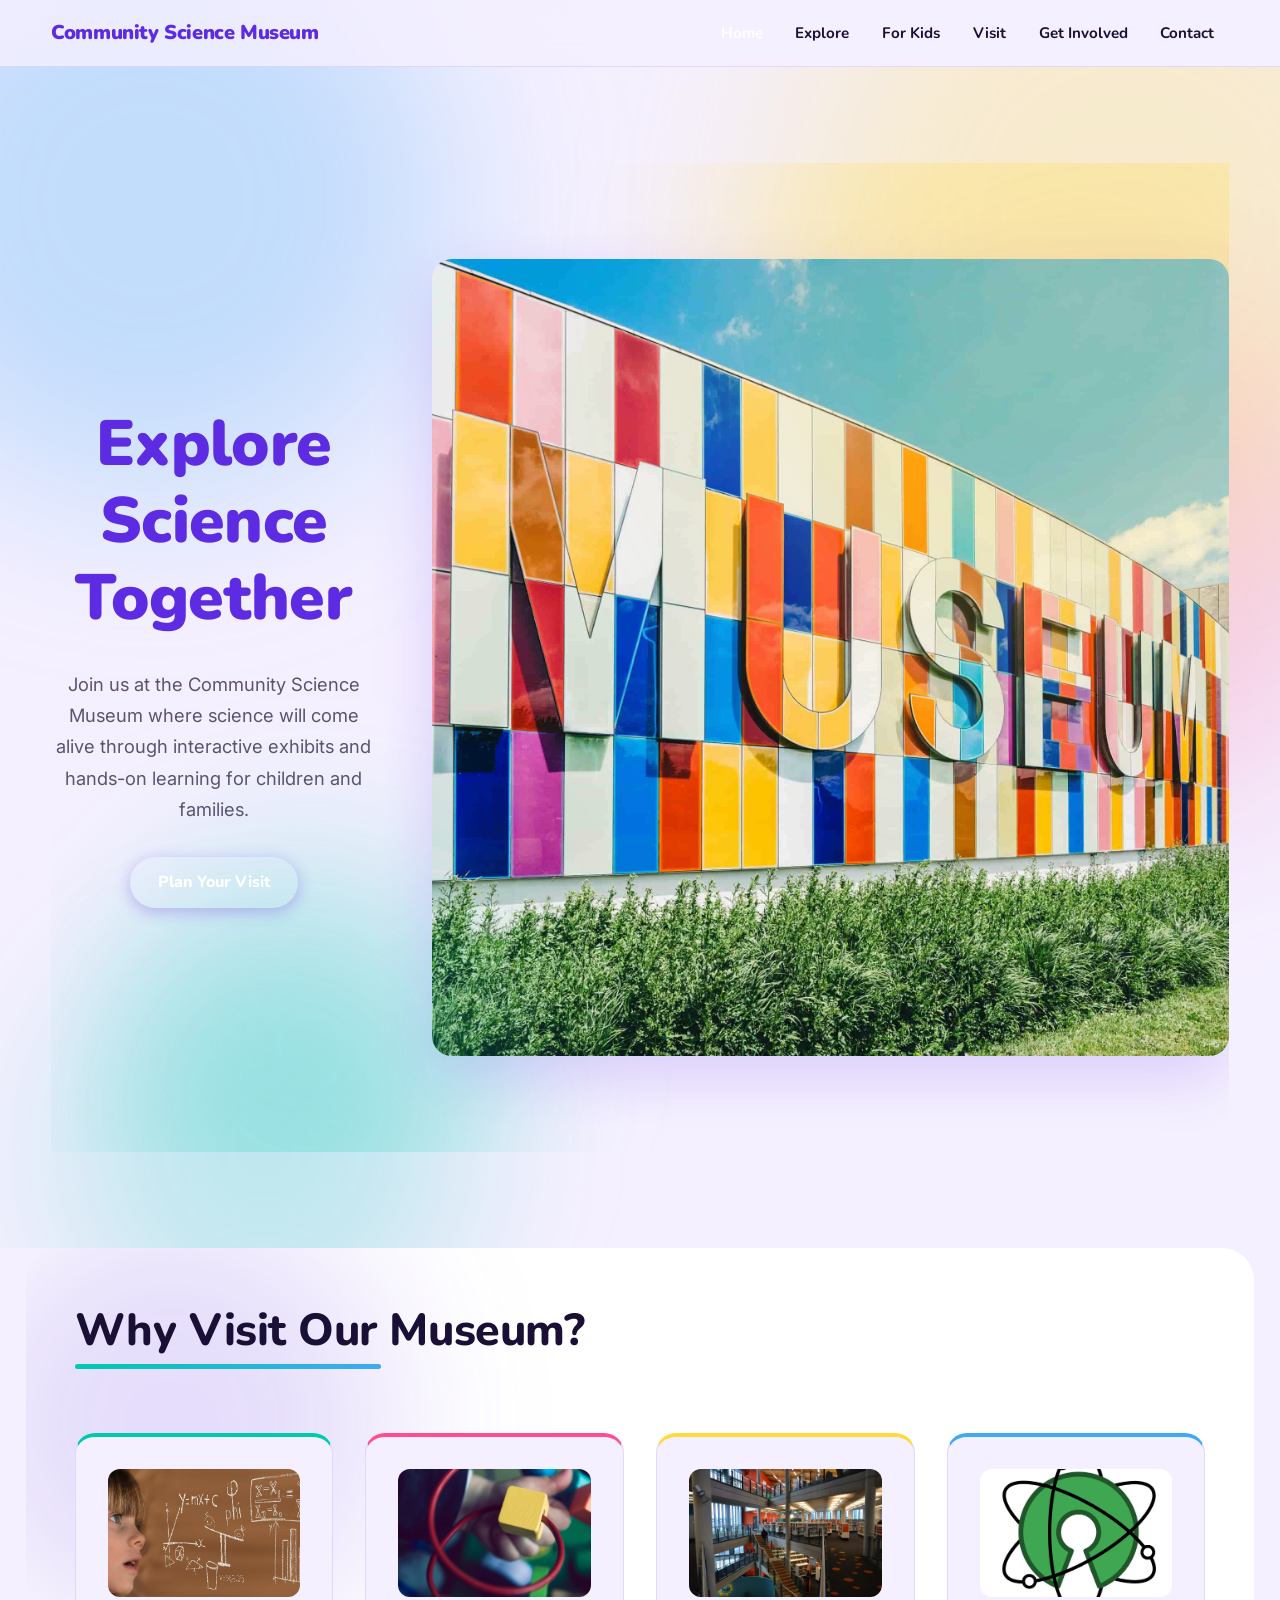
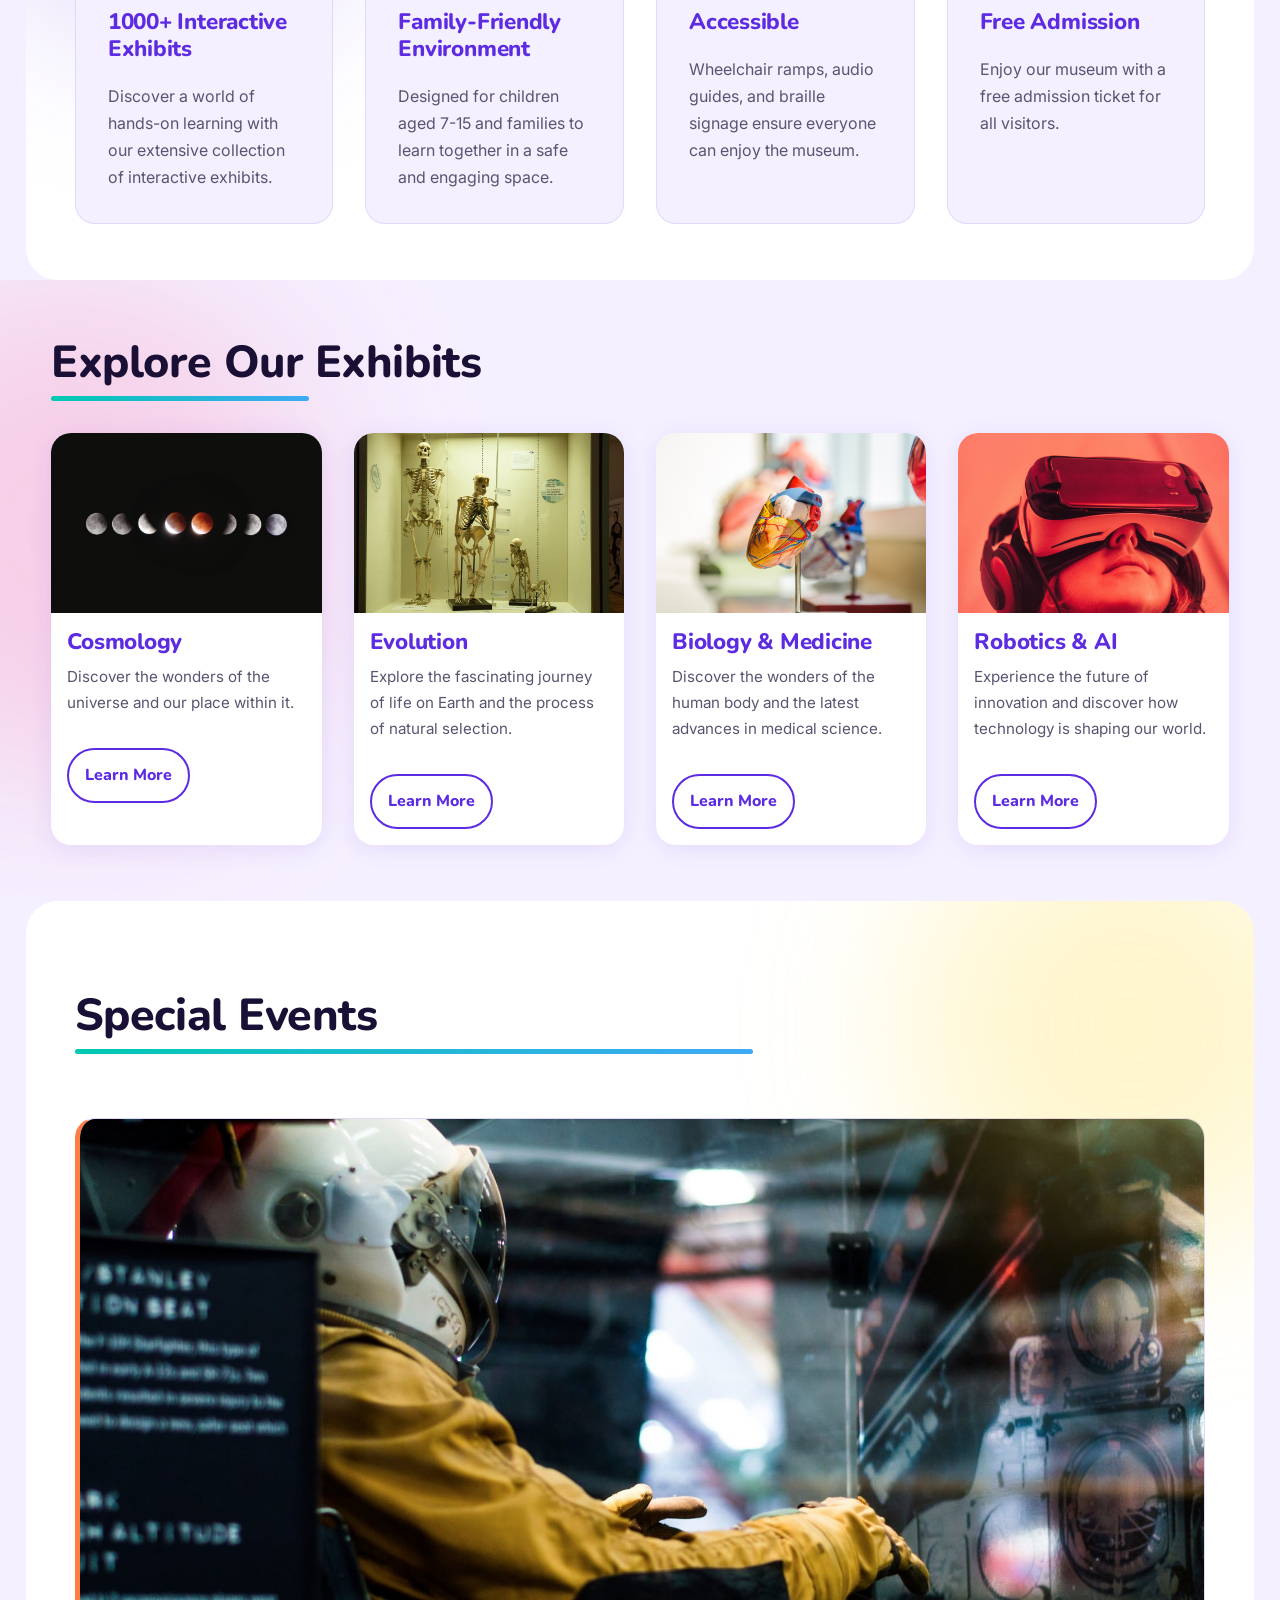
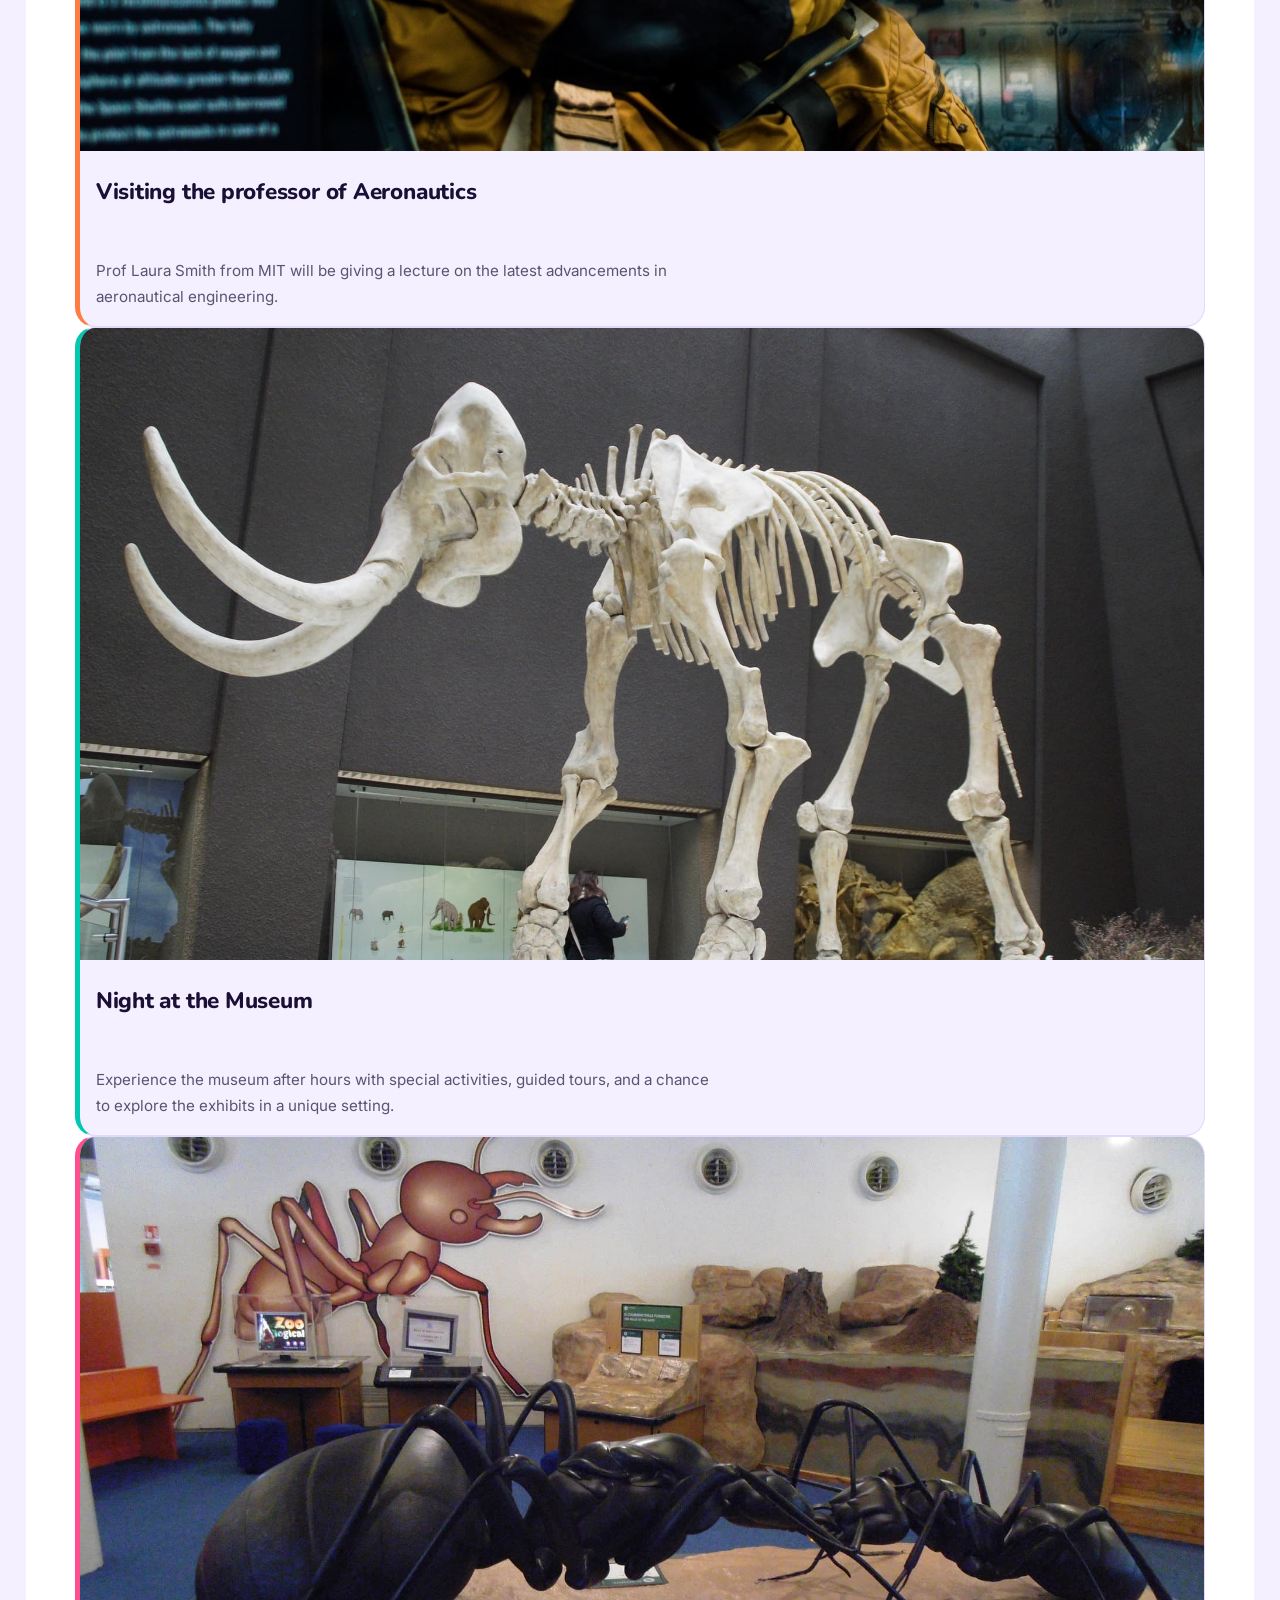
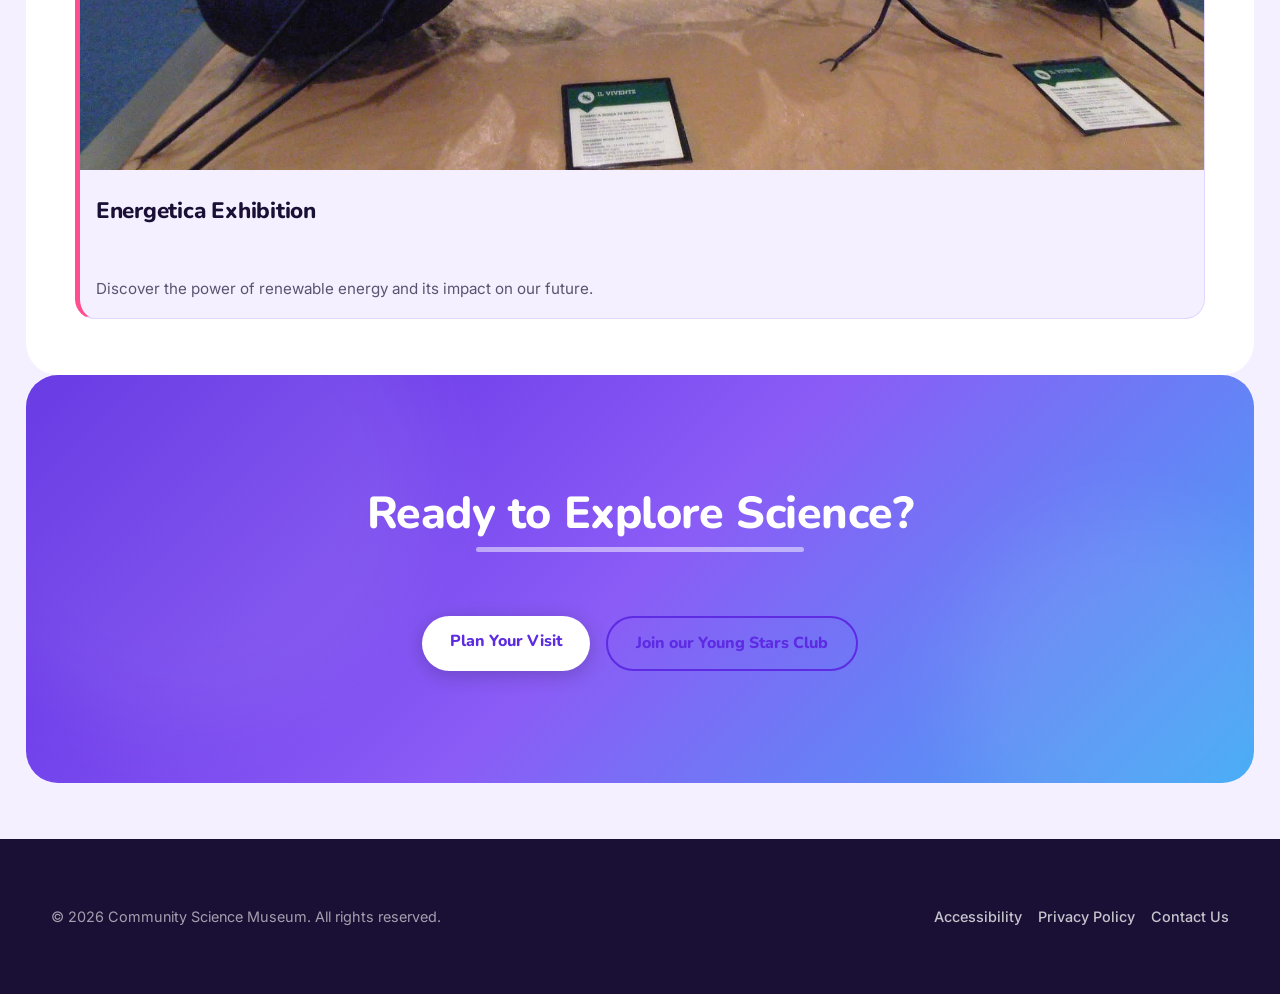
==== index.html @ 3b554905 "push code to Github" ====
<!DOCTYPE html>
<html lang="en">
<head>
    <meta charset="UTF-8">
    <meta name="viewport" content="width=device-width, initial-scale=1.0">
    <title>Community Science Museum | Home</title>
    <meta name="description" content="Discover all of our interactive exhibits and explore science together at the Community Science Museum.">
    <link rel="stylesheet" href="stylesheet/stylesheet.css">
</head>
<body>
    <header>
        <div class="container header">
            <a href="index.html" class="logo">Community Science Museum</a>
            <nav>
                <ul class="nav-list">
                    <li><a href="index.html" class="active">Home</a></li>
                    <li><a href="explore-exhibitions-page.html">Explore</a></li>
                    <li><a href="for-kids-page.html">For Kids</a></li>
                    <li><a href="visit-page.html">Visit</a></li>
                    <li><a href="get-involved-page.html">Get Involved</a></li>
                    <li><a href="contact-page.html">Contact</a></li>
                </ul>
            </nav>
        </div>
    </header>

    <main>

        <section class="hero">
            <div class="container hero">
                <div class="hero-text">
                    <h1>Explore Science Together</h1>
                    <p>Join us at the Community Science Museum where science will come alive through interactive exhibits and hands-on learning for children and families.</p>
                    <a href="visit-page.html" class="btn primary">Plan Your Visit</a>
                </div>

                <div class="hero-image">
                    <img src="images/scott-webb-102825.jpg" alt="Colourful exterior of the Community Science Museum">
                </div>
            </div>
        </section>

        <section class="features">
            <div class="container">
                <h2>Why Visit Our Museum?</h2>
                <div class="feature-grid">

                    <article class="feature-card">
                        <img src="images/learn-2405206_1920.jpg" alt="Child looking at chalkboard with science drawings">
                        <h3>1000+ Interactive Exhibits</h3>
                        <p>Discover a world of hands-on learning with our extensive collection of interactive exhibits.</p>
                    </article>

                    <article class="feature-card">
                        <img src="images/markus-spiske-197281.jpg" alt="Child playing with a maze toy">
                        <h3>Family-Friendly Environment</h3>
                        <p>Designed for children aged 7-15 and families to learn together in a safe and engaging space.</p>
                    </article>

                    <article class="feature-card">
                        <img src="images/library-1132573_1920.jpg" alt="Modern museum interior with interactive exhibits">
                        <h3>Accessible</h3>
                        <p>Wheelchair ramps, audio guides, and braille signage ensure everyone can enjoy the museum.</p>
                    </article>

                    <article class="feature-card">
                        <img src="images/open-science-735787.jpg" alt="Open science symbol">
                        <h3>Free Admission</h3>
                        <p>Enjoy our museum with a free admission ticket for all visitors.</p>
                    </article>

                </div>
            </div>
        </section>

        <section class="exhibitions">
            <div class="container">
                <h2>Explore Our Exhibits</h2>
                <div class="exhibition-grid">

                    <article class="exhibition-card">
                        <img src="images/celso-405219.jpg" alt="Sequence of a lunar eclipse">
                        <h3>Cosmology</h3>
                        <p>Discover the wonders of the universe and our place within it.</p>
                        <a href="explore-exhibitions-page.html" class="btn btn-secondary">Learn More</a>
                    </article>

                    <article class="exhibition-card">
                        <img src="images/skeleton-414543_1920.jpg" alt="Skeleton displayed side by side">
                        <h3>Evolution</h3>
                        <p>Explore the fascinating journey of life on Earth and the process of natural selection.</p>
                        <a href="explore-exhibitions-page.html" class="btn btn-secondary">Learn More</a>
                    </article>

                    <article class="exhibition-card">
                        <img src="images/heart-2607178_1920.jpg" alt="Anatomical heart model">
                        <h3>Biology & Medicine</h3>
                        <p>Discover the wonders of the human body and the latest advances in medical science.</p>
                        <a href="explore-exhibitions-page.html" class="btn btn-secondary">Learn More</a>
                    </article>

                    <article class="exhibition-card">
                        <img src="images/samuel-zeller-158996.jpg" alt="Person using a VR headset in a technology exhibit">
                        <h3>Robotics & AI</h3>
                        <p>Experience the future of innovation and discover how technology is shaping our world.</p>
                        <a href="explore-exhibitions-page.html" class="btn btn-secondary">Learn More</a>
                    </article>

                </div>
            </div>
        </section>

        <section class="events">
            <div class="container">
                <h2>Special Events</h2>
                <div class="event-grid">

                     <article class="event-card">
                        <img src="images/andrew-ruiz-348421.jpg" alt="Pressure suit displayed in a museum">
                        <h3>Visiting the professor of Aeronautics</h3>
                        <p>Prof Laura Smith from MIT will be giving a lecture on the latest advancements in aeronautical engineering.</p>
                    </article>

                    <article class="event-card">
                        <img src="images/mammoth-1257288_1920.jpg" alt="Large mammoth skeleton in a museum hall">
                        <h3>Night at the Museum</h3>
                        <p>Experience the museum after hours with special activities, guided tours, and a chance to explore the exhibits in a unique setting.</p>
                    </article>

                    <article class="event-card">
                        <img src="images/genoa-956405_1920.jpg" alt="Large ant model displayed in a museum">
                        <h3>Energetica Exhibition</h3>
                        <p>Discover the power of renewable energy and its impact on our future.</p>
                    </article>

                </div>
            </div>
        </section>

        <section class="cta-banner">
            <div class="container">
                <h2>Ready to Explore Science?</h2>
                <div class="cta-buttons">
                    <a href="visit-page.html" class="btn primary">Plan Your Visit</a>
                    <a href="for-kids-page.html" class="btn btn-secondary">Join our Young Stars Club</a>
                </div>
            </div>
        </section>

    </main>

    <footer>
        <div class="container-footer">
            <p>&copy; 2026 Community Science Museum. All rights reserved.</p>
            <nav>
                <ul class="footer-nav">
                    <li><a href="accessibility.html">Accessibility</a></li>
                    <li><a href="privacy.html">Privacy Policy</a></li>
                    <li><a href="contact.html">Contact Us</a></li>
                </ul>
            </nav>
        </div>
    </footer>

    <a href="#main" class="skip-link">Skip to main content</a>

</body>
</html>
---- stylesheet/stylesheet.css ----
@import url('https://fonts.googleapis.com/css2?family=Inter:wght@400;500;600&family=Nunito:wght@700;800;900&display=swap');

:root {
   --color-bg: #f5f0ff;
   --color-surface: #ffffff;
   --color-primary: #5c2be2;
   --color-primary-dk: #3e1db5;
   --color-accent-teal: #00c9b1;
   --color-accent-pink: #ff4d8d;
   --color-accent-yellow: #ffd93d;
   --color-accent-blue: #3fa9f5;
   --color-accent-orange: #ff7c43;
   --color-text: #1a1035;
   --color-text-muted: #5a5470;
   --color-border: rgba(92, 43, 226, 0.12);


   --blob-1: rgba(63, 169, 245, 0.28);
   --blob-2: rgba(0, 201, 177, 0.22);
   --blob-3: rgba(255, 77, 141, 0.20);
   --blob-4: rgba(255, 217, 61, 0.25);
   --blob-5: rgba(92, 43, 226, 0.16);

   --font-body: inter, sans-serif;
   --font-heading: nunito, sans-serif;

   --space-xs: 0.5rem;
   --space-sm: 1rem;
   --space-md: 2rem;
   --space-lg: 3.5rem;
   --space-xl: 6rem;

    --radius-sm: 12px;
    --radius-md: 20px;
    --radius-lg: 32px;  
    --radius-pill: 999px;

    --shadow-card: 0 4px 24px rgba(92, 43, 226, 0.10);
    --shadow-btn: 0 4px 16px rgba(92, 43, 226, 0.30);
}

*, *::before, *::after {
    box-sizing: border-box;
    margin: 0;
    padding: 0;
}

html {
    scroll-behavior: smooth;
}

body {
    font-family: var(--font-body);
    font-size: 1rem;
    line-height: 1.7;
    color: var(--color-text);
    background-color: var(--color-bg);
    overflow-x: hidden;
    position: relative;
}

body::before,
body::after {
    content:'';
    position: fixed;
    border-radius: 50%;
    filter: blur(90px);
    z-index: -1;
    pointer-events: none;
}

body::before {
    width: 600px;
    height: 600px;
    background: var(--blob-1);
    top: -100px;
    left: -150px;
}

body::after {
    width: 500px;
    height: 500px;
    background: var(--blob-3);
    bottom: 10%;
    right: -100px;
}

h1, h2, h3, h4 {
    font-family: var(--font-heading);
    line-height: 1.2;
    color: var(--color-text);
    letter-spacing: -0.01em;
}

h1 {
    font-size: clamp(2.4rem, 5vw, 4rem);
    font-weight: 900;
    color: var(--color-primary);
    text-wrap: balance;
}

h2 {
    font-size: clamp(1.8rem, 3.5vw, 2.8rem);
    font-weight: 800;
    margin-bottom: var(--space-md);
    position: relative;
    display: inline-block;
}

h2::after {
    content: '';
    display: block;
    height: 5px;
    border-radius: var(--radius-pill);
    background: linear-gradient(90deg, var(--color-accent-teal), var(--color-accent-blue));
    margin-top: 6px;
    width: 60%;
}

h3 {
    font-size: clamp(1.1rem, 2vw, 1.4rem);
    font-weight: 800;
    color: var(--color-primary);
    margin-bottom: var(--space-xs);
}

p {
    color: var(--color-text-muted);
    max-width: 65ch;
}

a {
    color: var(--color-primary);
    text-decoration: none;
    transition: color 0.2s;
}

a:hover,
a:focus-visible {
    color: var(--color-primary-dk);
    text-decoration: underline;
}

img {
    max-width: 100%;
    display: block;
    border-radius: var(--radius-md);    
}   

ul {
    list-style: none;
}

.container {
    width: min(1180px, 92%);
    margin-inline: auto;
}

.container-footer {
    width: min(1180px, 92%);
    margin-inline: auto;
    padding: var(--space-md) 0;
    display: flex;
    justify-content: space-between;
    align-items: center;
    gap: var(--space-sm);
}

.btn {
    display: inline-block;
    padding: 0.75rem 1.75rem;
    border-radius: var(--radius-pill);
    font-family: var(--font-heading);
    font-weight: 800;
    font-size: 1rem;
    cursor: pointer;
    transition: transform 0.18s, box-shadow 0.18s, background 0.2s;
    text-decoration: none;
    text-align: center;
}

.btn:hover,
.btn:focus-visible {
    transform: translateY(-3px);
    text-decoration: none;
}

.btn.primary,
.btn-primary {
    background-color: linear-gradient(135deg, var(--color-primary), var(--color-accent-blue));
    color: #fff;
    box-shadow: var(--shadow-btn);
}

.btn.primary:hover,
.btn-primary:hover {
    box-shadow: 0 8px 28px rgba(92, 43, 226, 0.40);
    color: #fff;
}

.btn-secondary {
    background-color: transparent;
    color: var(--color-primary);
    border: 2.5px solid var(--color-primary);
}

.btn-secondary:hover,
.btn-secondary:focus-visible {
    background-color: var(--color-primary);
    color: #fff;
}

header {
    position: sticky;
    top: 0;
    z-index: 100;
    background: rgba(245, 240, 255, 0.82);
    backdrop-filter: blur(16px);
    border-bottom: 1px solid var(--color-border);
}

.container.header {
    display: flex;
    justify-content: space-between;
    align-items: center;
    padding-block: 1rem;
}

.logo {
    font-family: var(--font-heading);
    font-weight: 900;
    font-size: 1.25rem;
    color: var(--color-primary);
    text-decoration: none;
    letter-spacing: -0.02em;
    flex-shrink: 0;
}

.logo:hover {
    color: var(--color-primary-dk);
    text-decoration: none;
}

.nav-list {
    display: flex;
    gap: 0.25rem;
    flex-wrap: wrap;
}

.nav-list a {
    font-family: var(--font-heading);
    font-weight: 700;
    font-size: 0.95rem;
    padding: 0.45rem 0.9rem;
    border-radius: var(--radius-pill);
    color: var(--color-text);
    text-decoration: none;
    transition: background 0.18s, color 0.18s;
}

.nav-list a:hover,
.nav-list a:focus-visible {
    background-color: var(--color-primary); 
    color: #fff;
    text-decoration: none;
}

.nav-list .active {
    background-color: linear-gradient(135deg, var(--color-primary), var(--color-accent-blue));
    color: #fff;    
}

.hero {
    padding-block: var(--space-xl);
    position: relative;
    overflow: hidden;
}

.hero::before {
    content: '';
    position: absolute;
    width: 700px;
    height: 700px;
    border-radius: 50%;
    background: var(--blob-4);
    filter: blur(100px);
    top: -200px;
    right: -200px;
    z-index: 0;
}

.hero::after {
    content: '';
    position: absolute;
    width: 400px;
    height: 400px;
    border-radius: 50%;
    background: var(--blob-2);
    filter: blur(80px);
    bottom: -100px;
    left: 5%;
    z-index: 0;
}

.container.hero {
    display: flex;
    align-items: center;
    gap: var(--space-lg);
    position: relative;
    z-index: 1;
}

.hero-text {
    flex: 1 1 480px;
    display: flex;
    flex-direction: column;
    gap: var(--space-md);
}

.hero-text p {
    font-size: 1.15rem;
    color: var(--color-text-muted);
    max-width: 50ch;
}

.hero-image {
    border-radius: var(--radius-lg);
    box-shadow: 0 20px 60px rgba(92, 43, 226, 0.18);
    aspect-ratio: 4 / 3;
    object-fit: cover;
    width: 100%;
}

section {
    padding-block: var(--space-lg);
    position: relative;
}

section > .container > h2 {
    text-align: left;
}

.features {
    background: var(--color-surface);
    border-radius: var(--radius-lg);
    margin-inline: auto;
    width: min(1240px, 96%);
    overflow: hidden;
}

.features::before {
    content: '';
    position: absolute;
    width: 450px;
    height: 450px;
    border-radius: 50%;
    background: var(--blob-5);
    filter: blur(80px);
    top: -50px;
    left: -80px;
    z-index: 0;
}

.features .container {
    position: relative;
    z-index: 1;
}

.feature-grid {
    display: grid;
    gap: var(--space-md);
    grid-template-columns: repeat(auto-fit, minmax(230px, 1fr));
    margin-top: var(--space-md);
}

.feature-card {
    background: var(--color-bg);
    border-radius: var(--radius-md);
    padding: var(--space-md);
    display: flex;
    flex-direction: column;
    gap: 0.75rem;
    border: 1.5px solid var(--color-border);
    transition: transform 0.22s, box-shadow 0.22s;
}

.feature-card:hover {
    transform: translateY(-6px);
    box-shadow: var(--shadow-card);
}

.feature-card img {
    width: 100%;
    aspect-ratio: 3 / 2;
    object-fit: cover;
    border-radius: var(--radius-sm);
}

.feature-card:nth-child(1) {border-top: 4px solid var(--color-accent-teal);}
.feature-card:nth-child(2) {border-top: 4px solid var(--color-accent-pink);}
.feature-card:nth-child(3) {border-top: 4px solid var(--color-accent-yellow);}
.feature-card:nth-child(4) {border-top: 4px solid var(--color-accent-blue);}

.exhibitions {
    overflow: hidden;
}

.exhibitions::before {
    content: '';
    position: absolute;
    width: 500px;
    height: 500px;
    border-radius: 50%;
    background: var(--blob-3);
    filter: blur(90px);
    top: 0;
    left: -180px;
    z-index: 0;
}

.exhibitions .container {
    position: relative;
    z-index: 1;
}

.exhibition-grid {
    display: grid;
    gap: var(--space-md);
    grid-template-columns: repeat(auto-fit, minmax(240px, 1fr));
}

.exhibition-card {
    background: var(--color-surface);
    border-radius: var(--radius-md);
    overflow: hidden;
    box-shadow: var(--shadow-card);
    display: flex;
    flex-direction: column;
    transition: transform 0.22s, box-shadow 0.22s;
}

.exhibition-card:hover {
    transform: translateY(-6px);
    box-shadow: 0 12px 36px rgba(92, 43, 226, 0.18);
}

.exhibition-card img {
    width: 100%;
    aspect-ratio: 3 / 2;
    object-fit: cover;
    border-radius: 0;
}

.exhibition-card h3,
.exhibition-card p,
.exhibition-card .btn-secondary {
    padding-inline: var(--space-sm);
}

.exhibition-card h3 {padding-top: var(--space-sm);}
.exhibition-card p {padding-bottom: var(--space-sm); font-size: 0.95rem;}

.exhibition-card .btn-secondary {
    margin-top: auto;
    margin: var(--space-sm);
    align-self: flex-start;
}

.events {
    background: var(--color-surface);
    border-radius: var(--radius-lg);
    margin-inline: auto;
    width: min(1240px, 96%);
    overflow: hidden;
}

.events::before {
    content: '';
    position: absolute;
    width: 450px;
    height: 450px;
    border-radius: 50%;
    background: var(--blob-4);
    filter: blur(80px);
    top: -100px;
    right: -100px;
    z-index: 0;
}

.events .container {
   display: grid;
   grid-template-columns: repeat(auto-fit, minmax(280px, 1 fr));
   gap: var(--space-md);
   margin-top: var(--space-md);
}

.event-card {
    background: var(--color-bg);
    border-radius: var(--radius-md);
    overflow: hidden;
    display: flex;
    flex-direction: column;
    gap: 0.75rem;
    border: 1.5px solid var(--color-border);
    transition: transform 0.22s, box-shadow 0.22s;
}

.event-card:hover {
    transform: translateY(-6px);
    box-shadow: var(--shadow-card);
}

.event-card img {
    width: 100%;
    aspect-ratio: 16 / 9;
    object-fit: cover;
    border-radius: 0;
}

.event-card h3,
.event-card p {
    padding: var(--space-sm);
}

.event-card h3 {color: var(--color-text)}
.event-card p {color: var(--color-text-muted); font-size: 0.95rem;}

.event-card:nth-child(1) {border-left: 5px solid var(--color-accent-orange);}
.event-card:nth-child(2) {border-left: 5px solid var(--color-accent-teal);}
.event-card:nth-child(3) {border-left: 5px solid var(--color-accent-pink);}

.cta-banner {
    background: linear-gradient(135deg, var(--color-primary) 0%, #8b5cf6 50%, var(--color-accent-blue) 100%);
    border-radius: var(--radius-lg);
    margin-inline: auto;
    width: min(1240px, 96%);
    text-align: center;
    overflow: hidden;
    position: relative;
}

.cta-banner::before {
    content: '';
    position: absolute;
    width: 500px;
    height: 500px;
    border-radius: 50%;
    background: rgba(255, 255, 255, 0.08);
    filter: blur(40px);
    top: -150px;
    left: -100px;
}

.cta-banner::after {
    content: '';
    position: absolute;
    width: 350px;
    height: 350px;
    border-radius: 50%;
    background: rgba(255, 255, 255, 0.08);
    filter: blur(40px);
    bottom: -80px;
    right: -50px;
}

.cta-banner .container {
    display: flex;
    flex-direction: column;
    align-items: center;
    gap: var(--space-md);
    padding-block: var(--space-lg);
}

.cta-banner p {
    color: rgba(255, 255, 255, 0.85);
    max-width: 48ch;
    text-align: center;
}

.cta-banner h2 {
    color: #fff;
    margin-bottom: var(--space-md);
}

.cta-banner h2::after {
    background: rgba(255, 255, 255, 0.5);
    margin-inline: auto;
}

.cta-buttons {
    display: flex;
    justify-content: center;
    gap: var(--space-sm);
    flex-wrap: wrap;
}

.cta-banner .btn.primary {
    background: #fff;
    color: var(--color-primary);
    box-shadow: 0 4px 20px rgba(0,0,0,0.20);
}

.cta-banner .btn.primary:hover {
    background: var(--color-accent-yellow);
    color: var(--color-text);
}

.cta-banner .btn-secondary:hover {
    background-color: rgba(255, 255, 255, 0.15);
    color: #fff;
    border-color: #fff;
}

footer {
    background: var(--color-text);
    color: rgba(255, 255, 255, 0.75);
    padding-block: var(--space-md);
    margin-top: var(--space-lg);
}

footer p {
    color: rgba(255, 255, 255, 0.60);
    font-size: 0.9rem;
    max-width: none;
}

.footer-nav {
    display: flex;
    gap: var(--space-sm);
    flex-wrap: wrap;
}

.footer-nav a {
    color: rgba(255, 255, 255, 0.75);
    font-size: 0.9rem;
    font-weight: 500;
    text-emphasis: none;
    transition: color 0.18s;
}

.footer-nav a:hover {
    color: var(--color-accent-teal);
    text-decoration: none;
}

:focus-visible {
    outline: 3px solid var(--color-accent-teal);
    outline-offset: 3px;
    border-radius: 4px;
}

.skip-link {
    position: absolute;
    top: -100%;
    left: 1rem;
    background: var(--color-primary);
    color: #fff;
    padding: 0.5rem 1rem;
    border-radius: var(--radius-sm);
    font-weight: 700;
    z-index: 9999;
    text-decoration: none;
}

.skip-link:focus {
    top: 0.5rem;
}

.hero-text {
    display: flex;
    flex-direction: column;
    align-items: center;
    text-align: center;
    gap: var(--space-md);
    padding-block: var(--space-xl);
    position: relative;
    z-index: 1;
}

.hero-text p {
    font-size: 1.15rem;
    max-width: 52ch;
}

.kids-hero {
    background: linear-gradient(135deg, #ffd93d22 0%, #ff4d8d15 50%, #3fa9f520 100%);
    padding-block: var(--space-xl);
    position: relative;
    overflow: hidden;
}

.kids-hero::before {
    content: '';
    position: absolute;
    width: 500px;
    height: 500px;
    border-radius: 50%;
    background: var(--blob-4);
    filter: blur(90px);
    top: -150px;
    right: -100px;
    z-index: 0;
}

.kids-hero::after {
    content: '';
    position: absolute;
    width: 400px;
    height: 400px;
    border-radius: 50%;
    background: var(--blob-3);
    filter: blur(80px);
    bottom: -100px;
    left: -80px;
    z-index: 0;
}

.kids-section {
    padding-block: var(--space-lg);
    position: relative;
    overflow: hidden;
}

.kids-section::before {
    content: '';
    position: absolute;
    width: 450px;
    height: 450px;
    border-radius: 50%;
    background: var(--blob-2);
    filter: blur(90px);
    top: -80px;
    left: -120px;
    z-index: 0;
}

.kids-section .container {
    position: relative;
    z-index: 1;
}   

.kids-section .feature-card .btn-secondary {
    margin-top: auto;
    align-self: flex-start;
}

.kids-section .feature-card:nth-child(1) {border-top: 4px solid var(--color-accent-yellow);}
.kids-section .feature-card:nth-child(2) {border-top: 4px solid var(--color-accent-pink);}
.kids-section .feature-card:nth-child(3) {border-top: 4px solid var(--color-accent-teal);}

.kids-events {
    padding-block: var(--space-lg);
    position: relative;
    overflow: hidden;
}

.kids-events::after {
    content: '';
    position: absolute;
    width: 450px;
    height: 450px;
    border-radius: 50%;
    background: var(--blob-5);
    filter: blur(90px);
    bottom: -100px;
    right: -100px;
    z-index: 0;
}

.kids-events .container {
    position: relative;
    z-index: 1;
}

.kids-events .event-grid {
    grid-template-columns: repeat(2, 1fr);
}

.kids-events .event-card .btn {
    margin-inline: var(--space-sm);
    margin-bottom: var(--space-sm);
    align-self: flex-start;
}

.visit-hero {
    padding-block: var(--space-xl);
    position: relative;
    overflow: hidden;
}

.visit-hero::before {
    content: '';
    position: absolute;
    width: 500px;
    height: 500px;
    border-radius: 50%;
    background: var(--blob-1);
    filter: blur(90px);
    top: -150px;
    right: -100px;
    z-index: 0;
}

.visit-hero::after {
     content: '';
    position: absolute;
    width: 350px;
    height: 350px;
    border-radius: 50%;
    background: var(--blob-5);
    filter: blur(80px);
    bottom: -80px;
    left: -80px;
    z-index: 0;
}

.visit-section {
    padding-block: var(--space-lg);
    position: relative;
}

.visit-section + .visit-section {
    border-top: 1px solid var(--color-border);
}

.visit-section .container > h2 {
    text-align: left;
}

.info-grid {
    display: grid;
    grid-template-columns: repeat(2, 1fr);
    gap: var(--space-md);
    margin-top: var(--space-md);
}

.info-card {
    background: var(--color-surface);
    border-radius: var(--radius-md);
    overflow: hidden;
    box-shadow: var(--shadow-card);
    display: flex;
    flex-direction: column;
    gap: 0.6rem;
    transition: transform 0.22s, box-shadow 0.22s;
}

.info-card:hover {
    transform: translateY(-5px);
    box-shadow: 0 10px 32px rgba(92, 43, 226, 0.14);
}

.info-card img {
    width: 100%;
    aspect-ratio: 16/7;
    object-fit: cover;
    border-radius: 0;
}

.info-card h3,
.info-card p {
    padding-inline: var(--space-sm);
}

.info-card h3 {
    padding-top: var(--space-sm);
}

.info-card p {
    font-size: 0.98rem;
    padding-bottom: 0;
}

.info-card p:last-child {
    padding-bottom: var(--space-sm);
}

.info-card:nth-child(1) { border-left: 5px solid var(--color-accent-teal);}
.info-card:nth-child(2) { border-left: 5px solid var(--color-accent-blue);}

.pricing-grid {
    display: grid;
    grid-template-columns: repeat(2, 1fr);
    gap: var(--space-md);
    margin-top: var(--space-md);
}

.pricing-card {
    background: var(--color-surface);
    border-radius: var(--radius-md);
    padding: var(--space-md);
    box-shadow: var(--shadow-card);
    display: flex;
    flex-direction: column;
    gap: 0.6rem;
    border-top: 4px solid transparent;
    transition: transform 0.22s, box-shadow 0.22s;
}

.pricing-card:hover {
    transform: translateY(-5px);
    box-shadow: 0 10px 32px rgba(92, 43, 226, 0.14);
}

.pricing-card:nth-child(1) { border-top-color: var(--color-primary);}
.pricing-card:nth-child(2) { border-top-color: var(--color-accent-teal);}

.pricing-card h3 {
    font-size: 1.3rem;
    margin-bottom: 0.25rem;
}

.pricing-card p {
    font-size: 0.98rem;
}

.pricing-card .btn-secondary {
    margin-top: auto;
    align-self: flex-start;
}

.location-grid {
    display: grid;
    grid-template-columns: 1fr 1.4fr;
    gap: var(--space-md);
    align-items: start;
    margin-top: var(--space-md);
}

.location-text {
    display: flex;
    flex-direction: column;
    gap: 0.75rem;
}

.location-text h3 {
    margin-bottom: 0.25rem;
}

.location-text p {
    font-size: 0.98rem;
}

.location-text .btn {
    margin-top: var(--space-md);
    align-self: flex-start;
}

.map-video {
    width: 100%;
    aspect-ratio: 16/9;
    object-fit: cover;
    border-radius: var(--radius-md);
    box-shadow: var(--shadow-card);
}

.involved-hero {
    position: relative;
    overflow: hidden;
    padding-block: var(--space-xl);
    display: flex;
    align-items: center;
    min-height: 520px;
}

.hero video {
    position: absolute;
    inset: 0;
    width: 100%;
    height: 100%;
    object-fit: cover;
    z-index: 0;
}

.involved-hero::before {
    content:'';
    position: absolute;
    top: 0;
    left: 0;
    right: 0;
    bottom: 0;
    width: 100%;
    height: 100%;
    background: rgba(15, 5, 40, 0.75);
    border-radius: 0;
    filter: none;
    z-index: 1;
}

.involved-hero .container .hero-text {
    position: relative;
    z-index: 2;
}

.involved-hero h1 {
    color: #ffffff;
}

.involved-hero p {
    color: rgba(255, 255, 255, 0.88);
}

.involved-hero .btn.primary {
    background: #ffffff;
    color: var(--color-primary);
    box-shadow: 0 4px 20px rgba(0, 0, 0, 0.30);
}

.involved-hero .btn.primary:hover {
    background: var(--color-accent-yellow);
    color: var(--color-text);
}

.involved-section,
.involved-section {
    padding-block: var(--space-lg);
    position: relative;
    overflow: hidden;
}

.involved-section + .involved-section {
    border-top: 1 px solid var(--color-border);
}

.involved-section::before {
    content:'';
    position: absolute;
    width: 500px;
    height: 500px;
    border-radius: 50%;
    background: var(--blob-5);
    filter: blur(90px);
    top: -80px;
    right: -120px;
    z-index: 0;
}

.involved-section .container,
.involved-section .container {
    position: relative;
    z-index: 1;
}

.involved-section .feature-grid {
    grid-template-columns: repeat(4, 1fr);
}

.involved-section .feature-card:nth-child(1) {border-top-color: var(--color-accent-teal);}
.involved-section .feature-card:nth-child(2) {border-top-color: var(--color-primary);}
.involved-section .feature-card:nth-child(3) {border-top-color: var(--color-accent-pink);}
.involved-section .feature-card:nth-child(4) {border-top-color: var(--color-accent-yellow);}

.involved-section .feature-card .btn-secondary {
    margin-top: auto;
    align-self: flex-start;
}

.contact-section {
    padding-block: var(--space-xl);
    position: relative;
    overflow: hidden;
}

.contact-section::before {
    content:'';
    position: absolute;
    width: 500px;
    height: 500px;
    border-radius: 50%;
    background: var(--blob-4);
    filter: blur(90px);
    top: -100px;
    right: -120px;
    z-index: 0;
}

.contact-section::after {
    content:'';
    position: absolute;
    width: 400px;
    height: 400px;
    border-radius: 50%;
    background: var(--blob-2);
    filter: blur(90px);
    bottom: -80px;
    left: -100px;
    z-index: 0;
}

.contact-section .container {
    position: relative;
    z-index: 1;
    max-width: 640px;
    text-align: center;
}

.contact-section h1 {
    margin-bottom: var(--space-xs);
}

.contact-section > .container > p {
    margin-bottom: var(--space-md);
    font-size: 1.05rem;
    margin-inline: auto;
}

.contact-form {
    background: var(--color-surface);
    border-radius: var(--radius-lg);
    padding: var(--space-md);
    box-shadow: var(--shadow-card);
    display: flex;
    flex-direction: column;
    gap: 0.5rem;
    text-align: left;
}

.contact-form label {
    font-family: var(--font-heading);
    font-weight: 700;
    font-size: 0.95rem;
    color: var(--color-text);
    margin-top: var(--space-xs);
}

.contact-form label:first-of-type {
    margin-top: 0;
}

.contact-form input,
.contact-form textarea {
    width: 100%;
    padding: 0.8rem 1rem;
    border: 2px solid var(--color-border);
    border-radius: var(--radius-sm);
    font-family: var(--font-body);
    font-size: 1rem;
    color: var(--color-text);
    background: var(--color-bg);
    transition: border-color 0.2s, box-shadow 0.2s;
    outline: none;
    resize: vertical;
}

.contact-form input:focus,
.contact-form textarea:focus {
    border-color: var(--color-primary);
    box-shadow: 0 0 0 3px rgba(92, 43, 226, 0.12);
}

.contact-form input::placeholder,
.contact-form textarea::placeholder {
    color: var(--color-text-muted);
    opacity: 0.6;
}

.contact-form .btn.primary {
    margin-top: var(--space-sm);
    align-self: center;
}

.success-message {
    display: none;
    background: linear-gradient(135deg, var(--color-accent-teal), var(--color-accent-blue));
    color: #fff;
    text-align: center;
    padding: var(--space-sm) var(--space-md);
    border-radius: var(--radius-md);
    margin: var(--space-sm) auto;
    width: min(640px, 92%);
    box-shadow: var(--shadow-card);
    animation: slideDown 0.4s ease;
}

.success-message p {
    color: #fff;
    font-weight: 600;
    font-size: 1rem;
    max-width: none;
}

.success-message:target {
    display: block;
}

@keyframes slideDown {
    from {
        opacity: 0;
        transform: translateY(-12px);
    }
    to {
        opacity: 1;
        transform: translateY(0);
    }
}
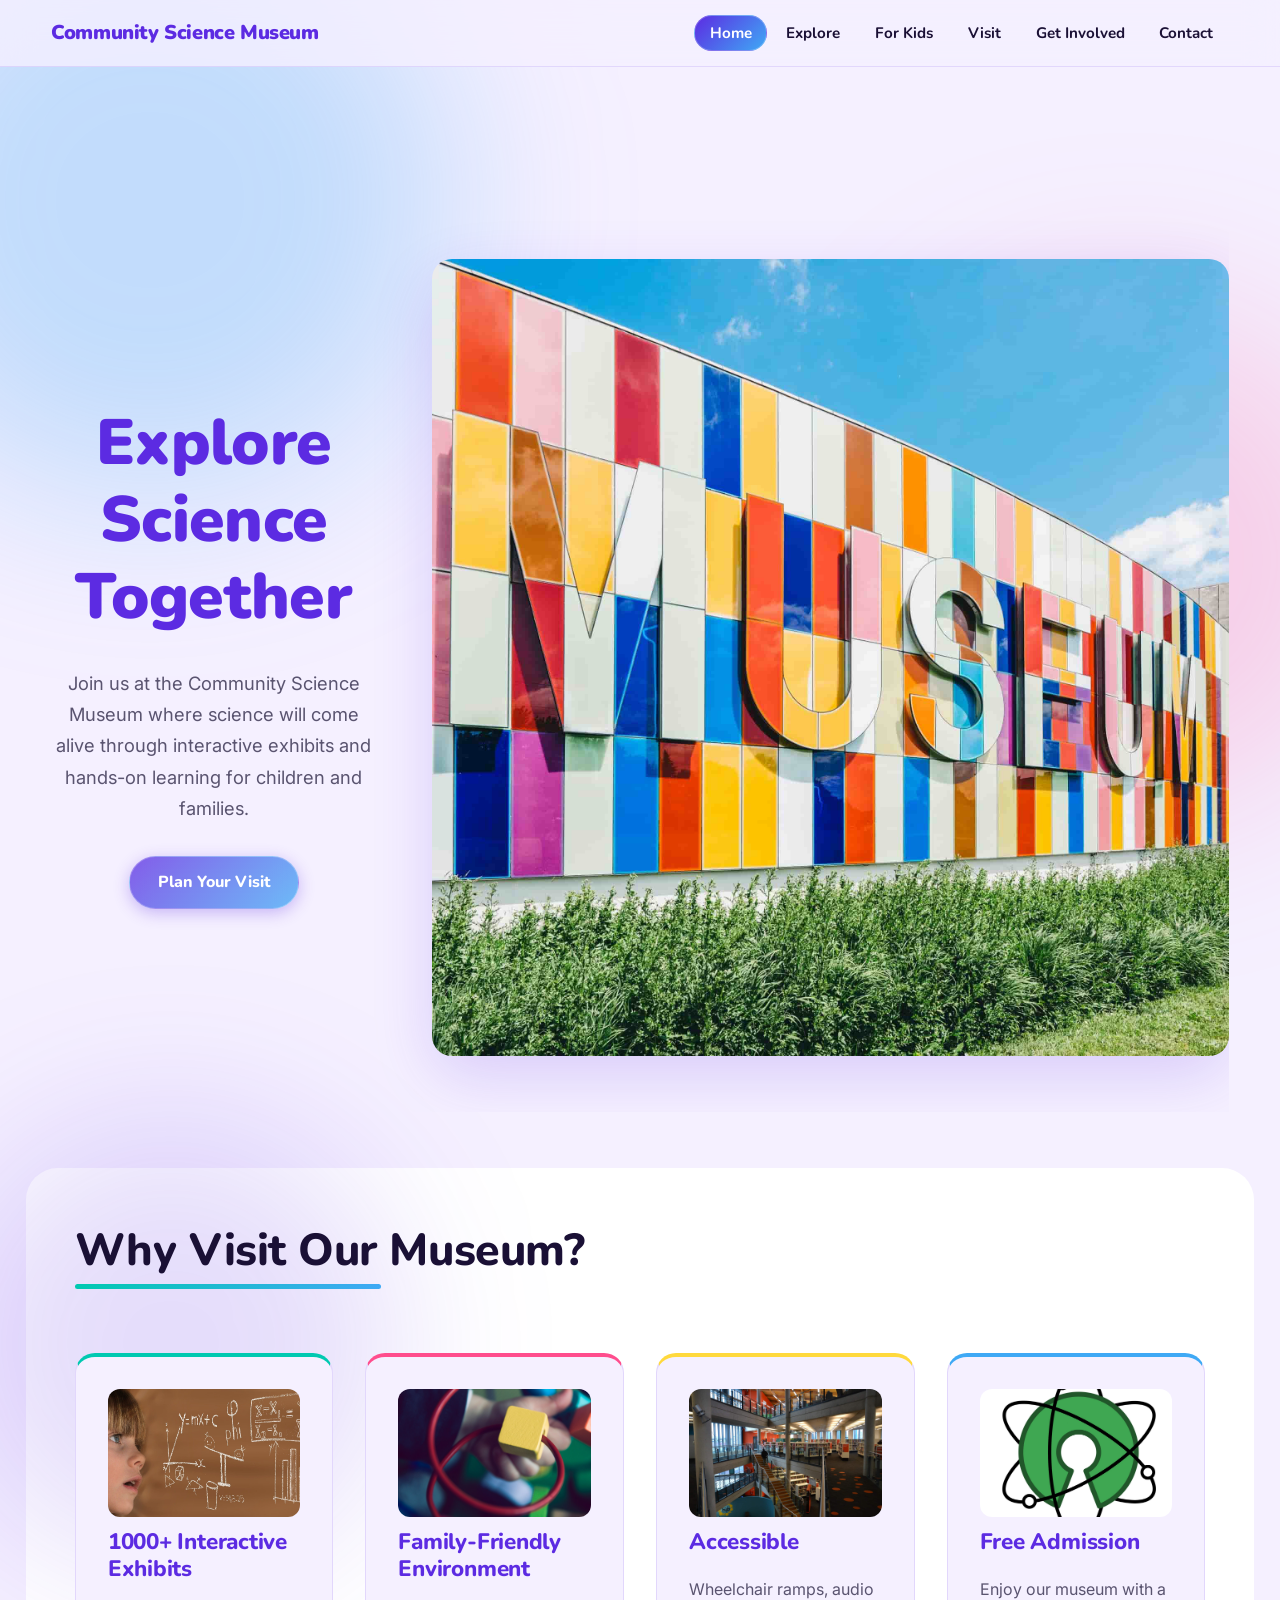
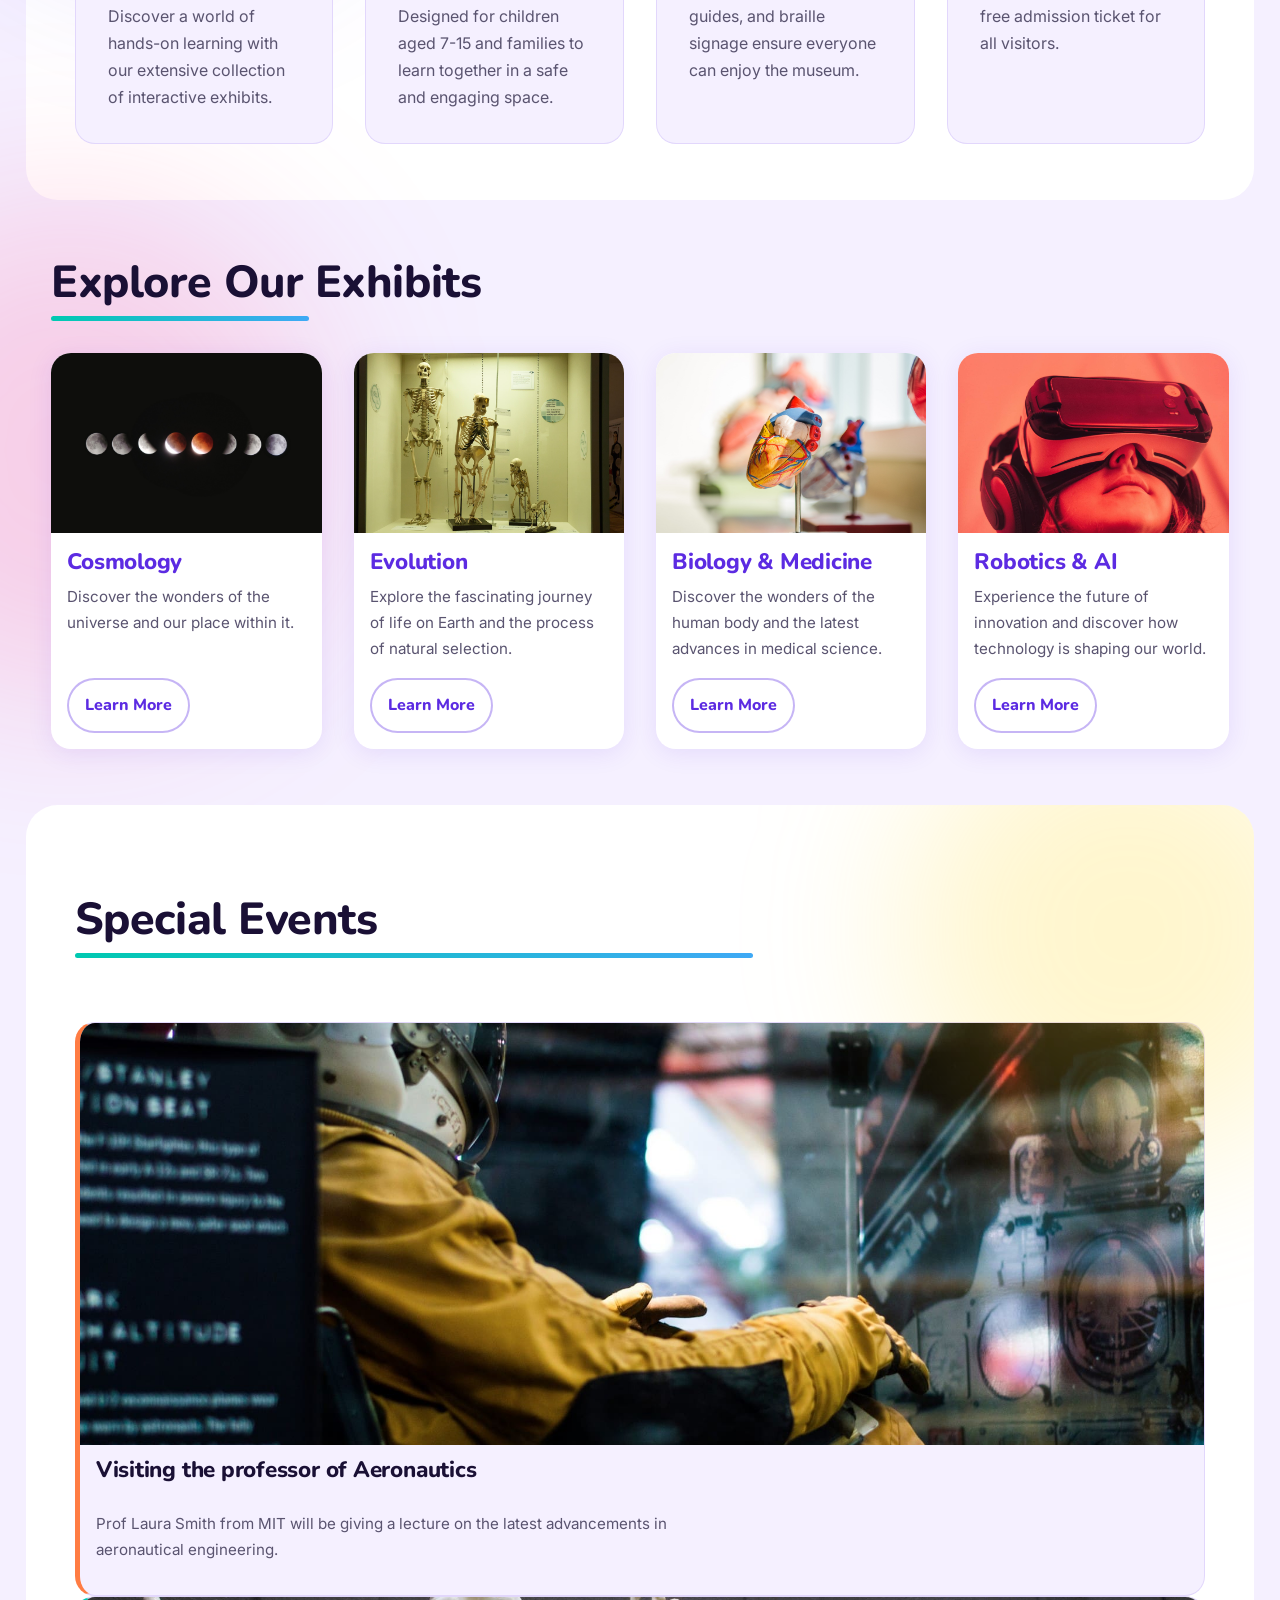
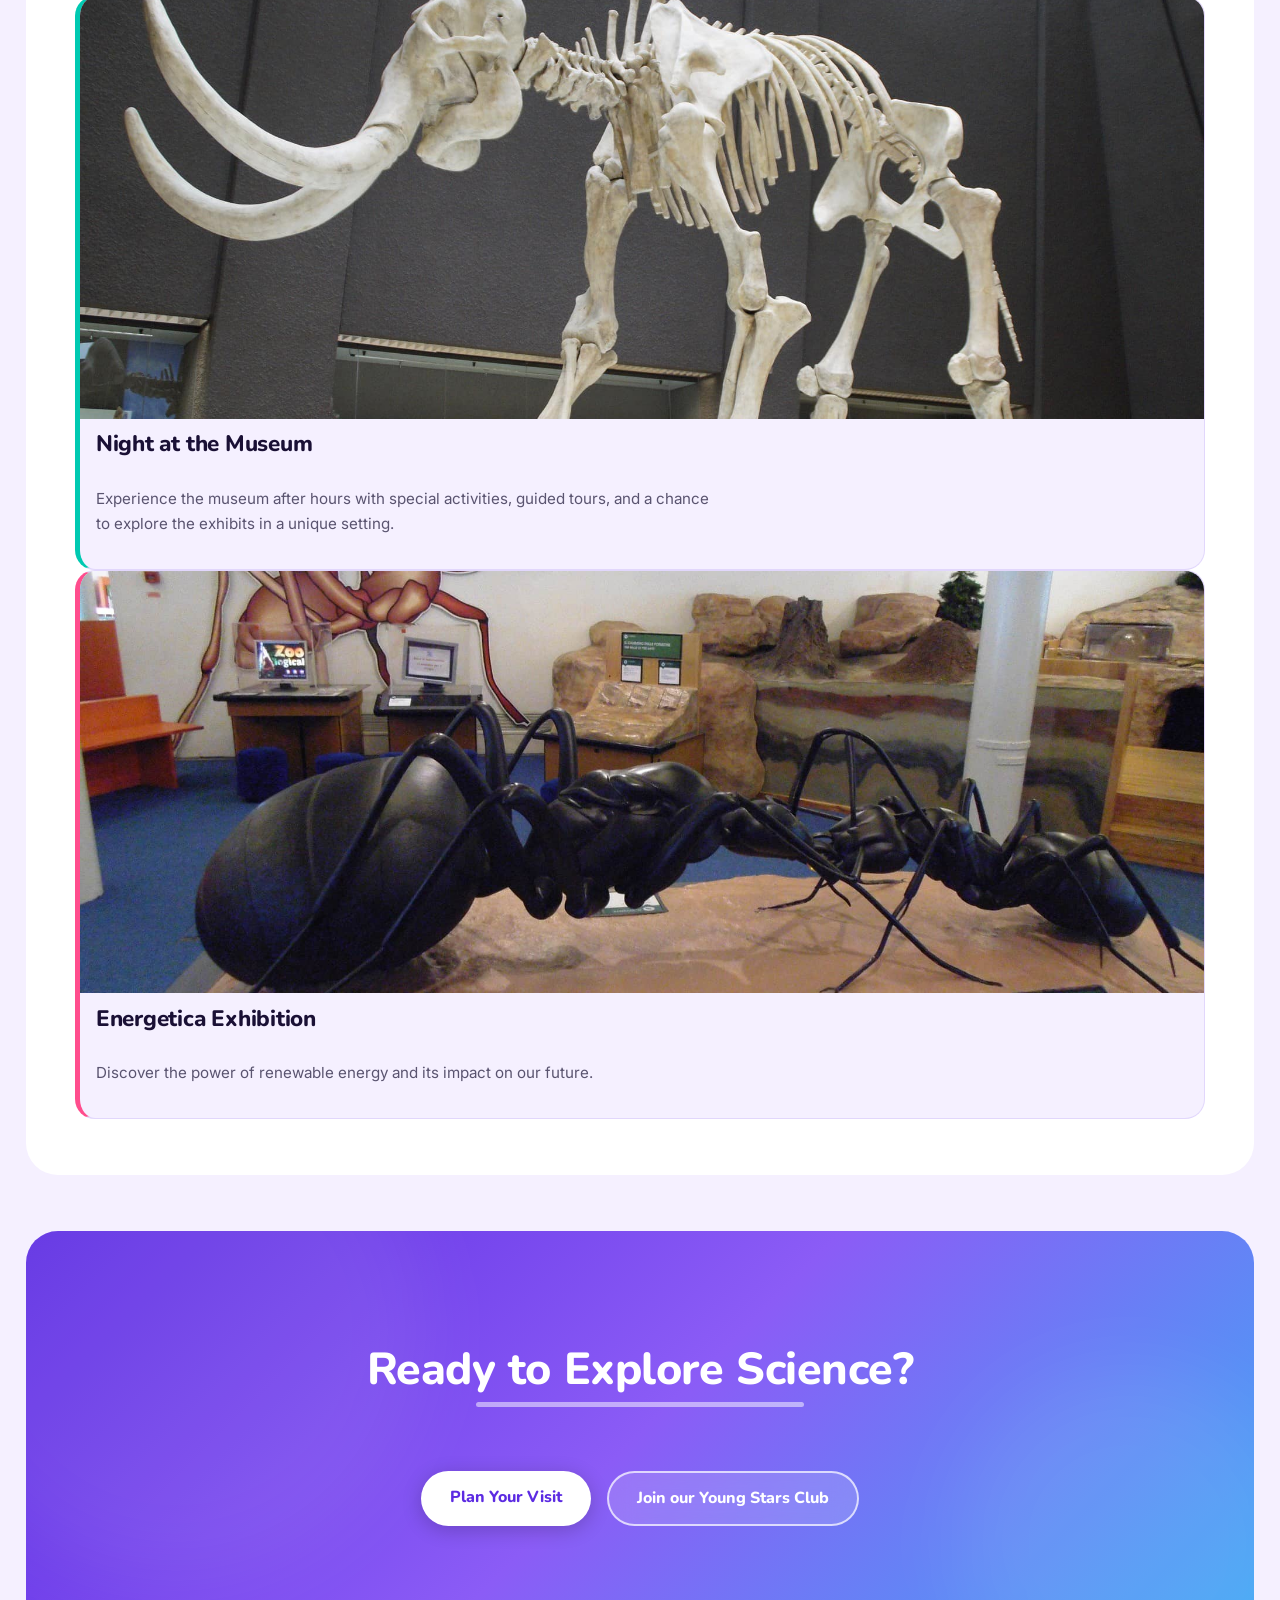
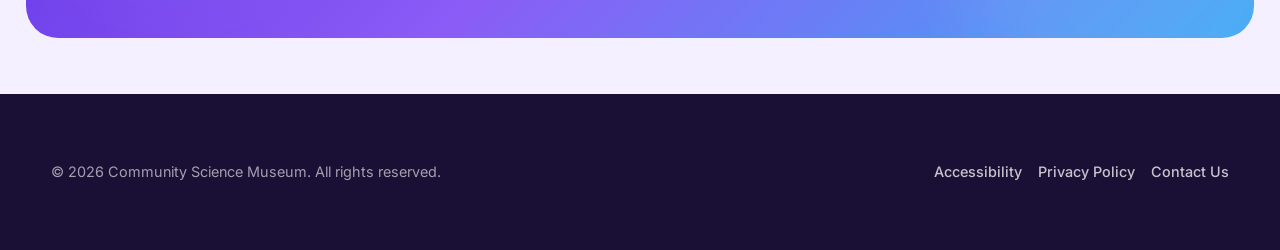
==== commit 55e86bce: "changes to CSS and added favicon and hamburger menu" ====
--- a/index.html
+++ b/index.html
@@ -6,6 +6,7 @@
     <title>Community Science Museum | Home</title>
     <meta name="description" content="Discover all of our interactive exhibits and explore science together at the Community Science Museum.">
     <link rel="stylesheet" href="stylesheet/stylesheet.css">
+    <link rel="icon" type="image/png" href="images/favicon-32x32.png">
 </head>
 <body>
     <header>
@@ -21,6 +22,13 @@
                     <li><a href="contact-page.html">Contact</a></li>
                 </ul>
             </nav>
+
+            <a href="mobile-menu/mobile-menu-home.html" class="hamburger" aria-label="Open menu">
+                <span></span>
+                <span></span>
+                <span></span>
+            </a>
+
         </div>
     </header>
 
@@ -154,9 +162,9 @@
             <p>&copy; 2026 Community Science Museum. All rights reserved.</p>
             <nav>
                 <ul class="footer-nav">
-                    <li><a href="accessibility.html">Accessibility</a></li>
-                    <li><a href="privacy.html">Privacy Policy</a></li>
-                    <li><a href="contact.html">Contact Us</a></li>
+                    <li><a href="visit-page.html">Accessibility</a></li>
+                    <li><a href="#">Privacy Policy</a></li>
+                    <li><a href="contact-page.html">Contact Us</a></li>
                 </ul>
             </nav>
         </div>
--- a/stylesheet/stylesheet.css
+++ b/stylesheet/stylesheet.css
@@ -47,6 +47,7 @@
 
 html {
     scroll-behavior: smooth;
+    overflow-x: hidden;
 }
 
 body {
@@ -187,9 +188,12 @@
 
 .btn.primary,
 .btn-primary {
-    background-color: linear-gradient(135deg, var(--color-primary), var(--color-accent-blue));
+    background: linear-gradient(135deg, rgba(92, 43, 226, 0.75), rgba(63, 169, 245, 0.75));
     color: #fff;
     box-shadow: var(--shadow-btn);
+    backdrop-filter: blur(12px);
+    -webkit-backdrop-filter: blur(12px);
+    border: 1px solid rgba(255, 255, 255, 0.25);
 }
 
 .btn.primary:hover,
@@ -199,15 +203,18 @@
 }
 
 .btn-secondary {
-    background-color: transparent;
+    background-color: rgba(255, 255, 255, 0.15);
     color: var(--color-primary);
-    border: 2.5px solid var(--color-primary);
+    border: 2px solid rgba(92, 43, 226, 0.35);
+    backdrop-filter: blur(12px);
+    -webkit-backdrop-filter: blur(12px);
 }
 
 .btn-secondary:hover,
 .btn-secondary:focus-visible {
-    background-color: var(--color-primary);
-    color: #fff;
+    background-color: rgba(92, 43, 226, 0.15);
+    color: var(--color-primary);
+    border-color: var(--color-primary);
 }
 
 header {
@@ -256,58 +263,45 @@
     color: var(--color-text);
     text-decoration: none;
     transition: background 0.18s, color 0.18s;
+    border: 1px solid transparent;
 }
 
 .nav-list a:hover,
 .nav-list a:focus-visible {
-    background-color: var(--color-primary); 
+    background: linear-gradient(135deg, var(--color-primary), var(--color-accent-blue)); 
     color: #fff;
     text-decoration: none;
-}
-
-.nav-list .active {
-    background-color: linear-gradient(135deg, var(--color-primary), var(--color-accent-blue));
-    color: #fff;    
+    backdrop-filter: blur(12px);
+    -webkit-backdrop-filter: blur(12px);
+    border: 1px solid rgba(255, 255, 255, 0.25);
+}
+
+.nav-list a.active {
+    background: linear-gradient(135deg, var(--color-primary), var(--color-accent-blue));
+    color: #fff;
+    backdrop-filter: blur(12px);
+    -webkit-backdrop-filter: blur(12px);
+    border: 1px solid rgba(255, 255, 255, 0.25);    
 }
 
 .hero {
     padding-block: var(--space-xl);
+    padding-bottom: var(--space-lg);
     position: relative;
     overflow: hidden;
 }
 
-.hero::before {
-    content: '';
-    position: absolute;
-    width: 700px;
-    height: 700px;
-    border-radius: 50%;
-    background: var(--blob-4);
-    filter: blur(100px);
-    top: -200px;
-    right: -200px;
-    z-index: 0;
-}
-
-.hero::after {
-    content: '';
-    position: absolute;
-    width: 400px;
-    height: 400px;
-    border-radius: 50%;
-    background: var(--blob-2);
-    filter: blur(80px);
-    bottom: -100px;
-    left: 5%;
-    z-index: 0;
-}
+.hero-bg-color {
+   display: none;
+}
+
 
 .container.hero {
     display: flex;
     align-items: center;
     gap: var(--space-lg);
     position: relative;
-    z-index: 1;
+    z-index: 2;
 }
 
 .hero-text {
@@ -345,7 +339,7 @@
     border-radius: var(--radius-lg);
     margin-inline: auto;
     width: min(1240px, 96%);
-    overflow: hidden;
+    overflow: visible;
 }
 
 .features::before {
@@ -402,7 +396,7 @@
 .feature-card:nth-child(4) {border-top: 4px solid var(--color-accent-blue);}
 
 .exhibitions {
-    overflow: hidden;
+    overflow: visible;
 }
 
 .exhibitions::before {
@@ -605,8 +599,16 @@
     color: var(--color-text);
 }
 
+.cta-banner .btn-secondary {
+    background: rgba(255, 255, 255, 0.15);
+    color: #fff;
+    border: 2px solid rgba(255, 255, 255, 0.70);
+    backdrop-filter: blur(12px);
+    -webkit-backdrop-filter: blur(12px);
+}
+
 .cta-banner .btn-secondary:hover {
-    background-color: rgba(255, 255, 255, 0.15);
+    background: rgba(255, 255, 255, 0.28);
     color: #fff;
     border-color: #fff;
 }
@@ -683,10 +685,10 @@
 }
 
 .kids-hero {
-    background: linear-gradient(135deg, #ffd93d22 0%, #ff4d8d15 50%, #3fa9f520 100%);
     padding-block: var(--space-xl);
     position: relative;
-    overflow: hidden;
+    overflow: visible;
+    padding-bottom: var(--space-lg);
 }
 
 .kids-hero::before {
@@ -699,7 +701,7 @@
     filter: blur(90px);
     top: -150px;
     right: -100px;
-    z-index: 0;
+    z-index: 1;
 }
 
 .kids-hero::after {
@@ -712,13 +714,13 @@
     filter: blur(80px);
     bottom: -100px;
     left: -80px;
-    z-index: 0;
+    z-index: 1;
 }
 
 .kids-section {
     padding-block: var(--space-lg);
     position: relative;
-    overflow: hidden;
+    overflow: visible;
 }
 
 .kids-section::before {
@@ -751,7 +753,7 @@
 .kids-events {
     padding-block: var(--space-lg);
     position: relative;
-    overflow: hidden;
+    overflow: visible;
 }
 
 .kids-events::after {
@@ -785,7 +787,8 @@
 .visit-hero {
     padding-block: var(--space-xl);
     position: relative;
-    overflow: hidden;
+    overflow: visible;
+    padding-bottom: var(--space-lg);
 }
 
 .visit-hero::before {
@@ -798,11 +801,11 @@
     filter: blur(90px);
     top: -150px;
     right: -100px;
-    z-index: 0;
+    z-index: 1;
 }
 
 .visit-hero::after {
-     content: '';
+    content: '';
     position: absolute;
     width: 350px;
     height: 350px;
@@ -811,7 +814,12 @@
     filter: blur(80px);
     bottom: -80px;
     left: -80px;
-    z-index: 0;
+    z-index: 1;
+}
+
+.visit-hero .container {
+    position: relative;
+    z-index: 1;
 }
 
 .visit-section {
@@ -956,11 +964,12 @@
 
 .involved-hero {
     position: relative;
-    overflow: hidden;
+    overflow: visible;
     padding-block: var(--space-xl);
     display: flex;
     align-items: center;
     min-height: 520px;
+    isolation: isolate;
 }
 
 .hero video {
@@ -1015,7 +1024,7 @@
 .involved-section {
     padding-block: var(--space-lg);
     position: relative;
-    overflow: hidden;
+    overflow: visible;
 }
 
 .involved-section + .involved-section {
@@ -1058,7 +1067,7 @@
 .contact-section {
     padding-block: var(--space-xl);
     position: relative;
-    overflow: hidden;
+    overflow: visible;
 }
 
 .contact-section::before {
@@ -1194,3 +1203,390 @@
     }
 }
 
+.hamburger {
+    display: none;
+}
+
+.menu-close {
+    font-size: 1.4rem;
+    color: var(--color-primary);
+    text-decoration: none;
+    line-height: 1;
+    padding: 4px 8px;
+    border-radius: var(--radius-sm);
+    transition: background 0.18s;
+}
+
+.menu-close:hover {
+    background: rgba(92, 43, 226, 0.08);
+}
+
+.events .event-card img,
+.kids-events .event-card img {
+    aspect-ratio: 16/6;
+}
+
+.events .event-card h3,
+.events .event-card p,
+.kids-events .event-card h3,
+.kids-events .event-card p {
+    padding: 0.4rem var(--space-sm);
+}
+
+.events .event-card,
+.kids-events .event-card {
+    gap: 0.4rem;
+}
+
+.events {
+    margin-bottom: var(--space-lg);
+}
+
+.events .event-card p {
+    padding-bottom: var(--space-md);
+}
+
+.exhibitions-page .exhibition-grid {
+    grid-template-columns: repeat(3, 1fr);
+    justify-content: center;
+}
+
+.exhibitions .exhibition-grid {
+    align-items: stretch;
+}
+
+.exhibition-card {
+    height: 100%;
+}
+
+.exhibition-card .btn-secondary {
+    margin-top: auto;
+}
+
+@media (max-width: 768px) {
+
+    h1 {font-size: clamp(2rem, 6vw, 3rem);}
+    h2 {font-size: clamp(1.5rem, 4vw, 2.2rem);}
+
+    .container.hero {
+        flex-direction: column;
+        text-align: center;
+    }
+
+    .hero-text {
+        align-items: center;
+        flex: 1 1 100%;
+    }
+
+    .hero-image {
+        width: 100%;
+        max-width: 520px;
+        margin-inline: auto;
+    }
+
+    section > .container h2,
+    .visit-section .container > h2 {
+        text-align: center;
+    }
+
+    h2::after {
+        margin-inline: auto;
+        width: 50%;
+    }
+
+    .feature-grid {
+        grid-template-columns: repeat(2, 1fr);
+    }
+
+    .exhibition-grid,
+    .exhibitions-page .exhibition-grid {
+        grid-template-columns: repeat(2, 1fr);
+    }
+
+    .exhibitions .exhibition-grid {
+        grid-template-columns: repeat(2, 1fr);
+    }
+
+    .event-grid,
+    .kids-events .event-grid {
+        grid-template-columns: repeat(2, 1fr);
+    }
+
+    .info-grid {
+        grid-template-columns: repeat(2, 1fr);
+    }
+
+    .pricing-grid {
+        grid-template-columns: repeat(2, 1fr);
+    }
+
+    .location-grid {
+        grid-template-columns: 1fr;
+    }
+
+    .location-text {
+        align-items: center;
+        text-align: center;
+    }
+
+    .location-text .btn {
+        align-self: center;
+    }
+
+    .involved-section .feature-grid {
+        grid-template-columns: repeat(2, 1fr);
+    }
+
+    .cta-buttons {
+        flex-direction: column;
+        align-items: center;
+    }
+
+}
+
+@media (max-width: 620px) {
+
+    :root {
+        --space-xl: 3rem;
+        --space-lg: 2rem;
+        --space-md: 1.5rem;
+    }
+
+    .hamburger {
+        display: flex;
+        flex-direction: column;
+        gap: 4px;
+        padding: 4px;
+        border-radius: var(--radius-sm);
+        text-decoration: none;
+        transition: background 0.18s;
+    }
+
+    .hamburger:hover {
+        background: rgba(92, 43, 226, 0.08);
+    }
+
+    .hamburger span {
+        display: block;
+        width: 22px;
+        height: 2px;
+        background: var(--color-primary);
+        border-radius: 2px;
+    }
+
+    .nav-list {
+        display: none;
+    }
+
+    .mobile-nav-menu {
+        display: flex;
+        flex-direction: column;
+        padding: var(--space-md);
+        gap: 0;
+        min-height: 100vh;
+        background: var(--color-bg);
+    }
+
+    .mobile-nav-menu a {
+        font-family: var(--font-heading);
+        font-weight: 700;
+        font-size: 1.2rem;
+        color: var(--color-text);
+        padding: 1rem 0;
+        border-bottom: 1px solid var(--color-border);
+        text-decoration: none;
+        display: flex;
+        justify-content: space-between;
+        align-items: center;
+        transition: color 0.18s;
+    }
+
+    .mobile-nav-menu a::after {
+        content: '→';
+        font-size: 1.4rem;
+        color: var(--color-primary);
+        opacity: 0.5;
+    }
+
+    .mobile-nav-menu a:hover {
+        color: var(--color-primary);
+        text-decoration: none;
+    }
+
+    .mobile-nav-menu a:last-child {
+        border-bottom: none;
+    }
+
+    .feature-grid,
+    .exhibition-grid,
+    .exhibitions-page .exhibition-grid,
+    .exhibitions .exhibition-grid,
+    .event-grid,
+    .kids-events .event-grid,
+    .info-grid,
+    .pricing-grid {
+        grid-template-columns: 1fr;
+    }
+
+    .involved-section .feature-grid {
+        grid-template-columns: 1fr;
+    }
+
+    .container.hero {
+        flex-direction: column;
+        text-align: center;
+    }
+
+    .features,
+    .events,
+    .cta-banner {
+        border-radius: var(--radius-md);
+        width: 96%;
+    }
+
+    .cta-buttons {
+        flex-direction: column;
+        align-items: stretch;
+        width: 100%;
+    }
+
+    .cta-buttons .btn {
+        width: 100%;
+        text-align: center;
+    }
+
+    .contact-form {
+        padding: var(--space-sm);
+        border-radius: var(--radius-md);
+    }
+
+    .container.header {
+        padding-block: 0.75rem;
+    }
+
+}
+
+
+
+@media (max-width: 375px) {
+
+ :root {
+        --space-xl: 3rem;
+        --space-lg: 2rem;
+        --space-md: 1.5rem;
+    }
+
+    .hamburger {
+        display: flex;
+        flex-direction: column;
+        gap: 4px;
+        padding: 4px;
+        border-radius: var(--radius-sm);
+        text-decoration: none;
+        transition: background 0.18s;
+    }
+
+    .hamburger:hover {
+        background: rgba(92, 43, 226, 0.08);
+    }
+
+    .hamburger span {
+        display: block;
+        width: 22px;
+        height: 2px;
+        background: var(--color-primary);
+        border-radius: 2px;
+    }
+
+    .nav-list {
+        display: none;
+    }
+
+    .mobile-nav-menu {
+        display: flex;
+        flex-direction: column;
+        padding: var(--space-md);
+        gap: 0;
+        min-height: 100vh;
+        background: var(--color-bg);
+    }
+
+    .mobile-nav-menu a {
+        font-family: var(--font-heading);
+        font-weight: 700;
+        font-size: 1.2rem;
+        color: var(--color-text);
+        padding: 1rem 0;
+        border-bottom: 1px solid var(--color-border);
+        text-decoration: none;
+        display: flex;
+        justify-content: space-between;
+        align-items: center;
+        transition: color 0.18s;
+    }
+
+    .mobile-nav-menu a::after {
+        content: '→';
+        font-size: 1.4rem;
+        color: var(--color-primary);
+        opacity: 0.5;
+    }
+
+    .mobile-nav-menu a:hover {
+        color: var(--color-primary);
+        text-decoration: none;
+    }
+
+    .mobile-nav-menu a:last-child {
+        border-bottom: none;
+    }
+
+    .feature-grid,
+    .exhibition-grid,
+    .exhibitions-page .exhibition-grid,
+    .exhibitions .exhibition-grid,
+    .event-grid,
+    .kids-events .event-grid,
+    .info-grid,
+    .pricing-grid {
+        grid-template-columns: 1fr;
+    }
+
+    .involved-section .feature-grid {
+        grid-template-columns: 1fr;
+    }
+
+    .container.hero {
+        flex-direction: column;
+        text-align: center;
+    }
+
+    .features,
+    .events,
+    .cta-banner {
+        border-radius: var(--radius-md);
+        width: 96%;
+    }
+
+    .cta-buttons {
+        flex-direction: column;
+        align-items: stretch;
+        width: 100%;
+    }
+
+    .cta-buttons .btn {
+        width: 100%;
+        text-align: center;
+    }
+
+    .contact-form {
+        padding: var(--space-sm);
+        border-radius: var(--radius-md);
+    }
+
+    .container.header {
+        padding-block: 0.75rem;
+    }
+
+}
+
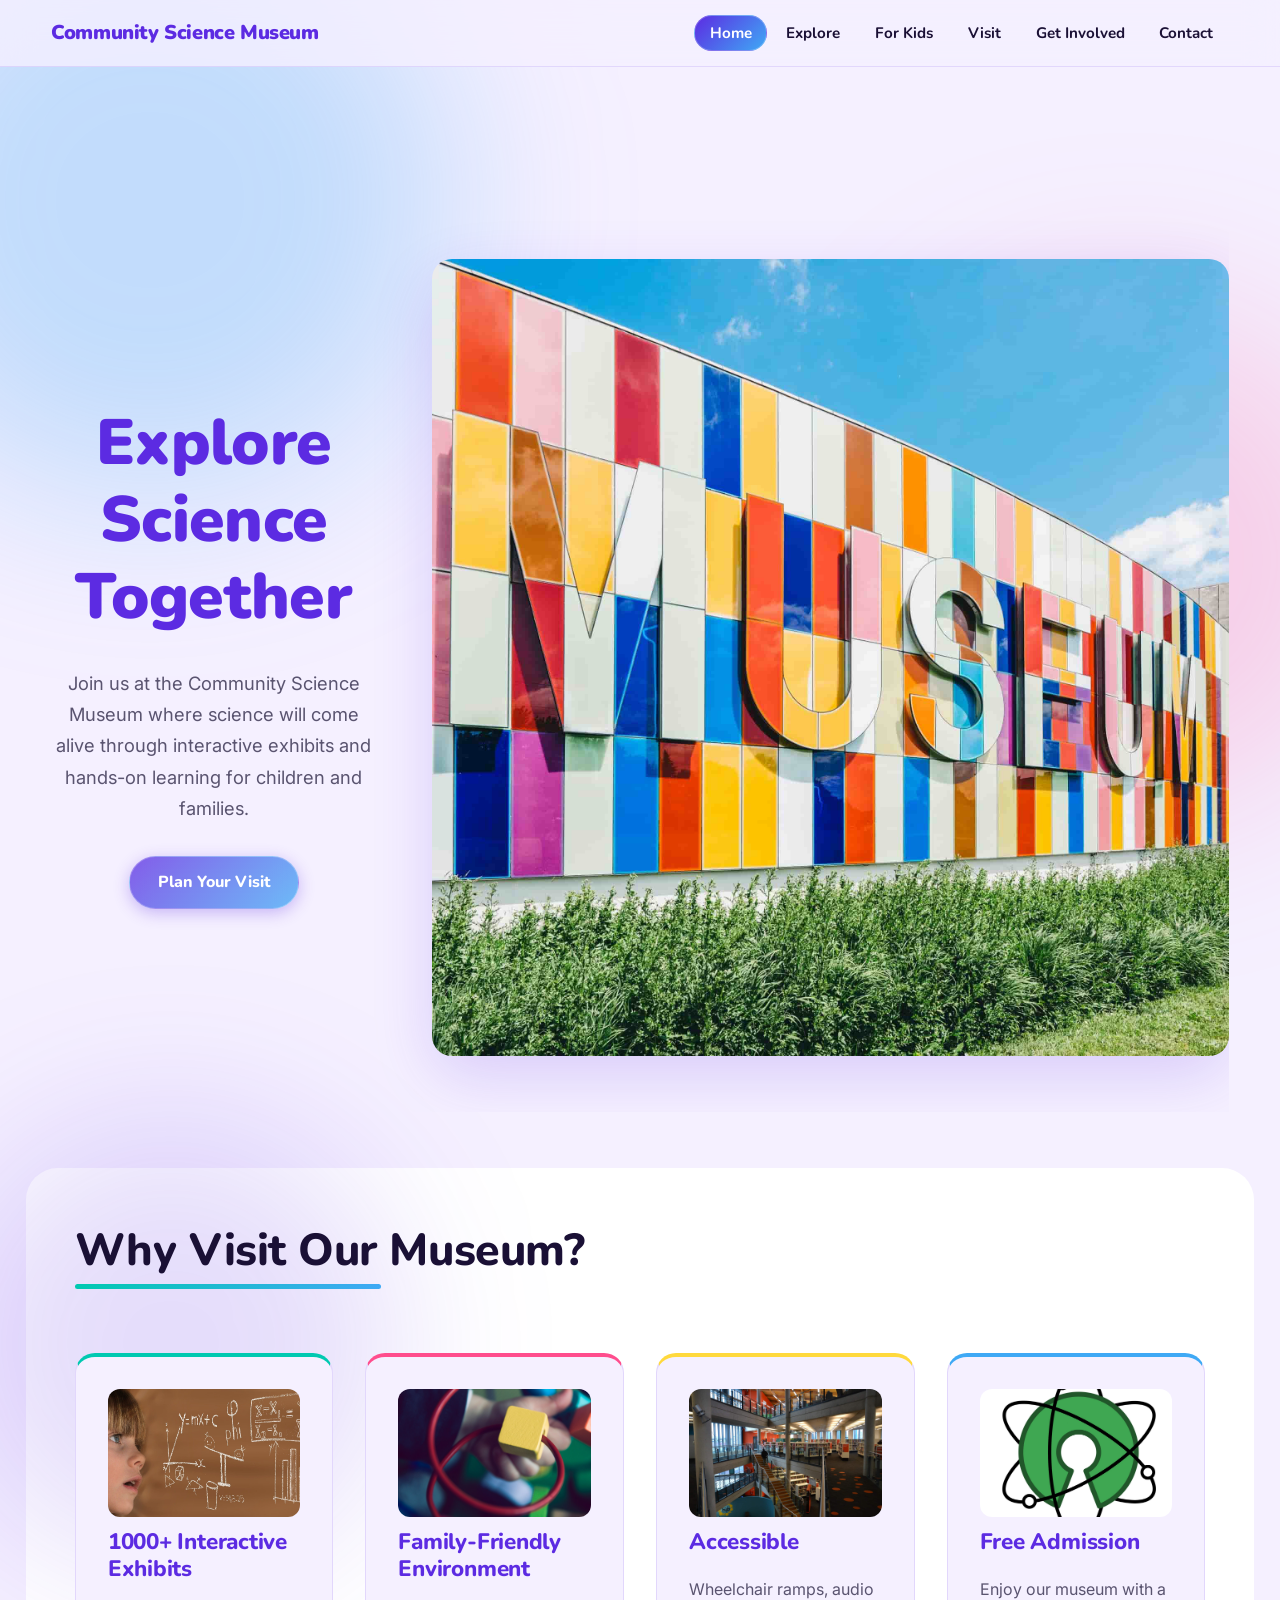
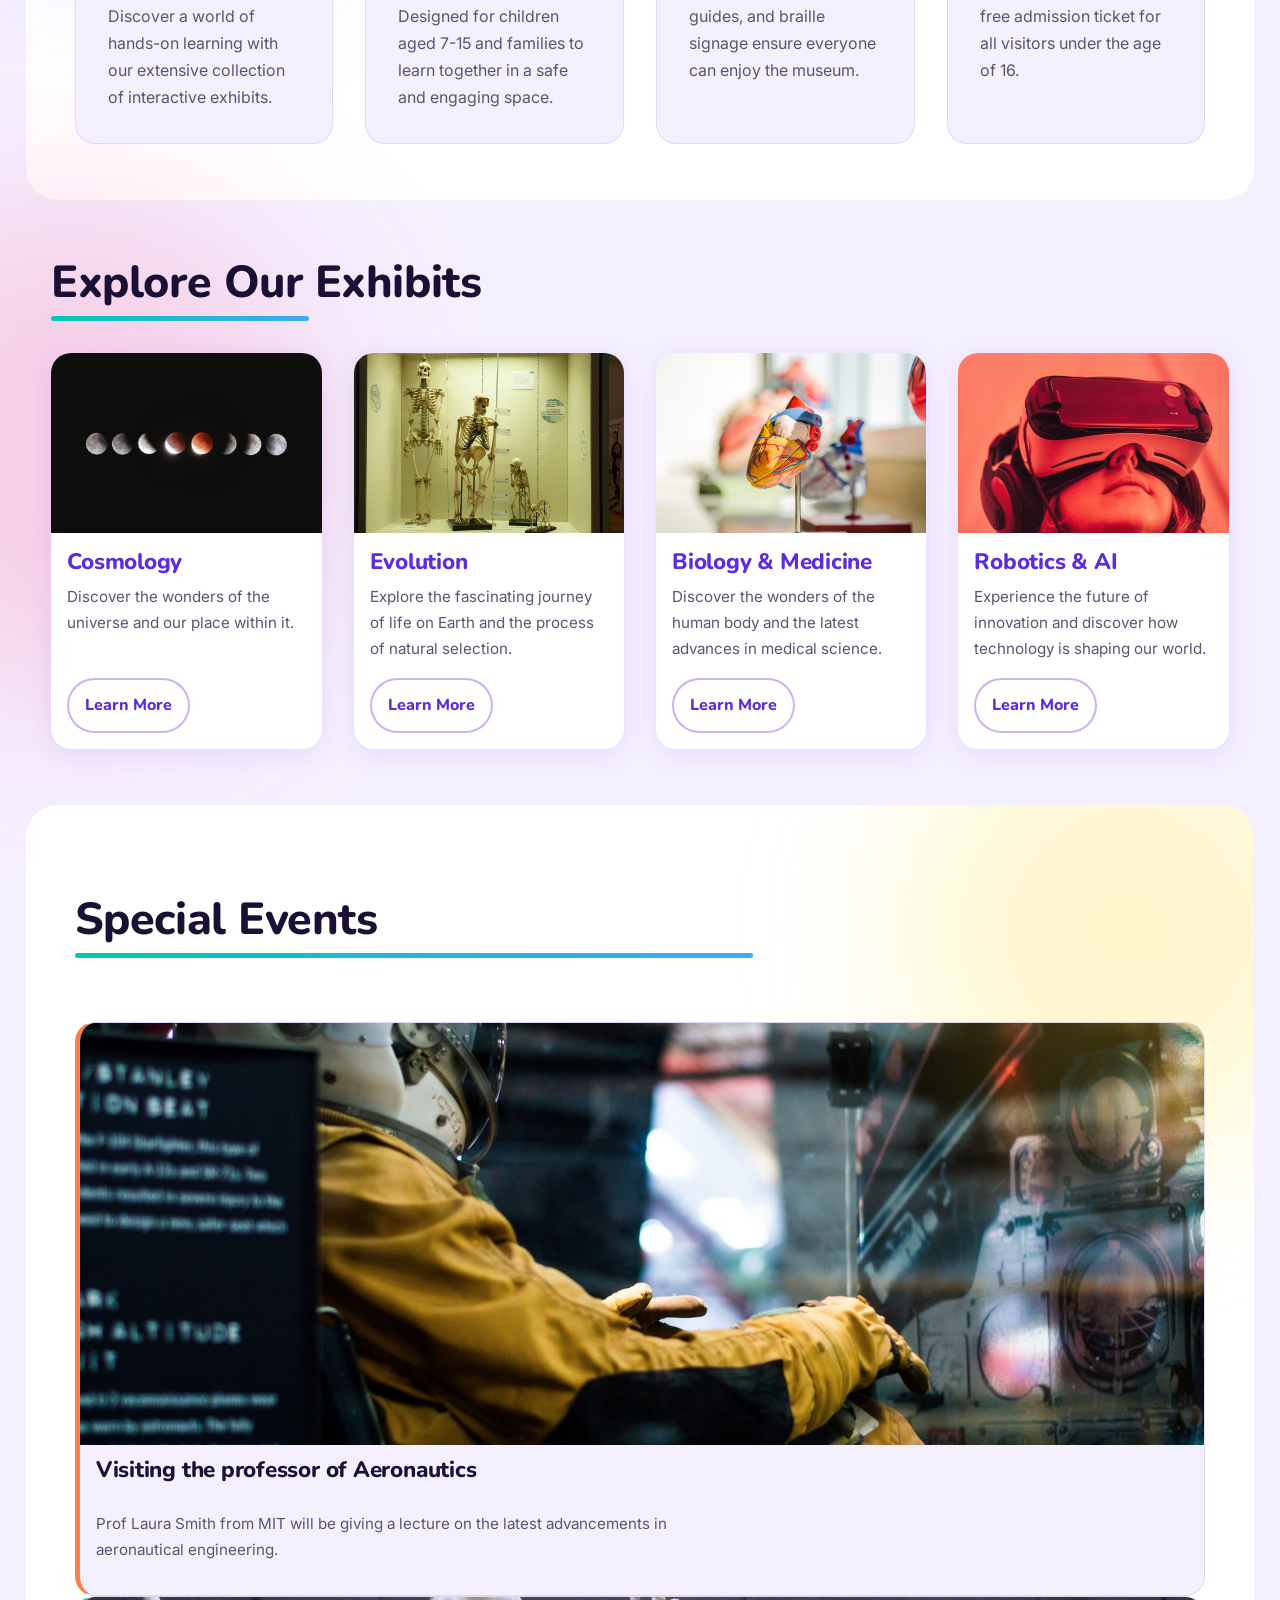
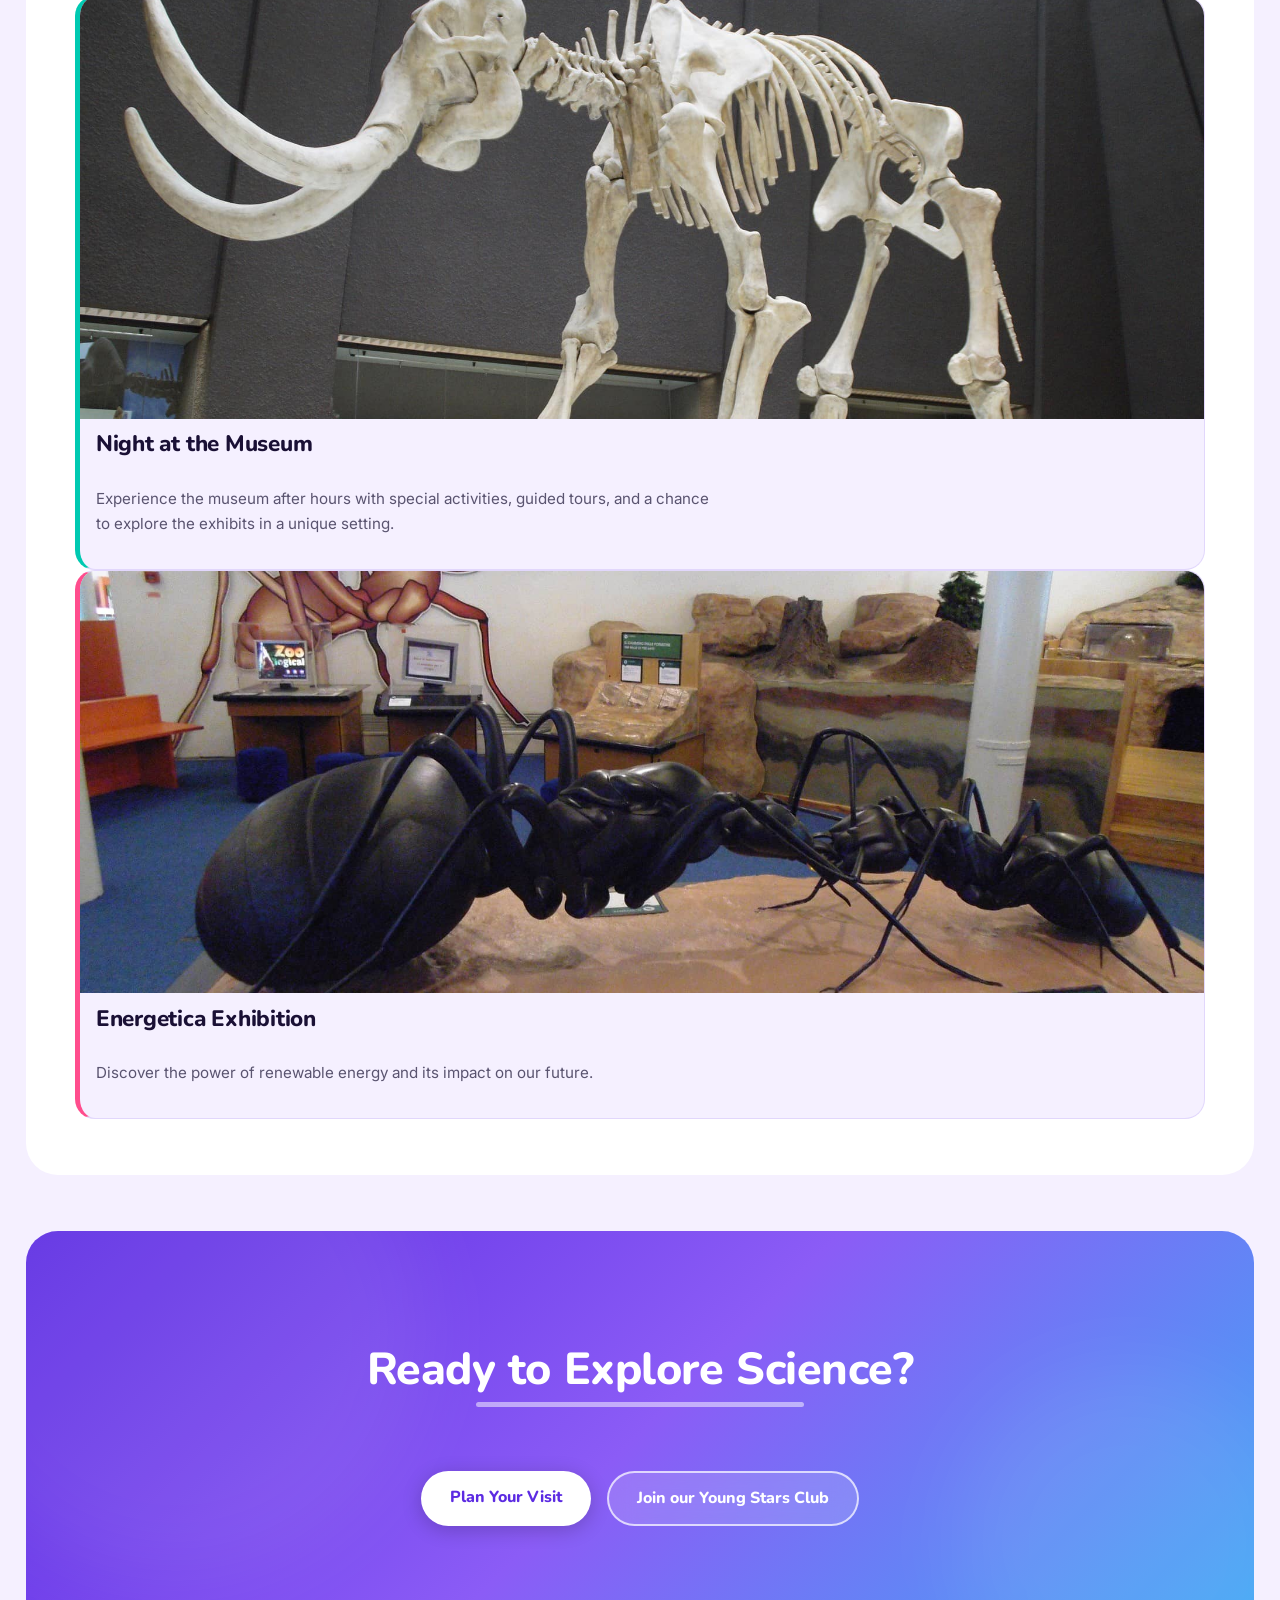
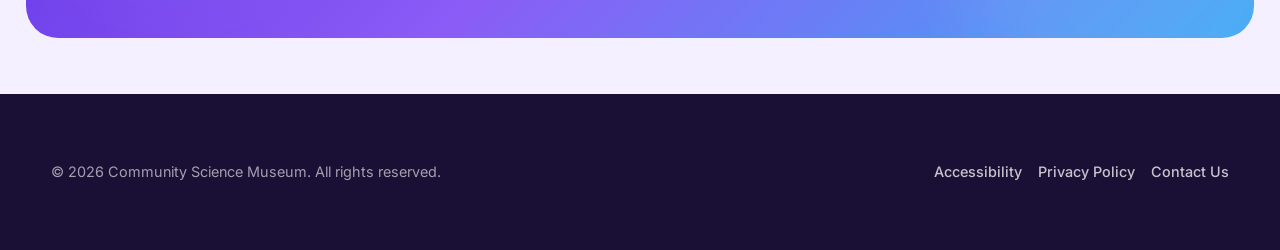
==== commit 60bc0634: "fix text" ====
--- a/index.html
+++ b/index.html
@@ -74,7 +74,7 @@
                     <article class="feature-card">
                         <img src="images/open-science-735787.jpg" alt="Open science symbol">
                         <h3>Free Admission</h3>
-                        <p>Enjoy our museum with a free admission ticket for all visitors.</p>
+                        <p>Enjoy our museum with a free admission ticket for all visitors under the age of 16.</p>
                     </article>
 
                 </div>
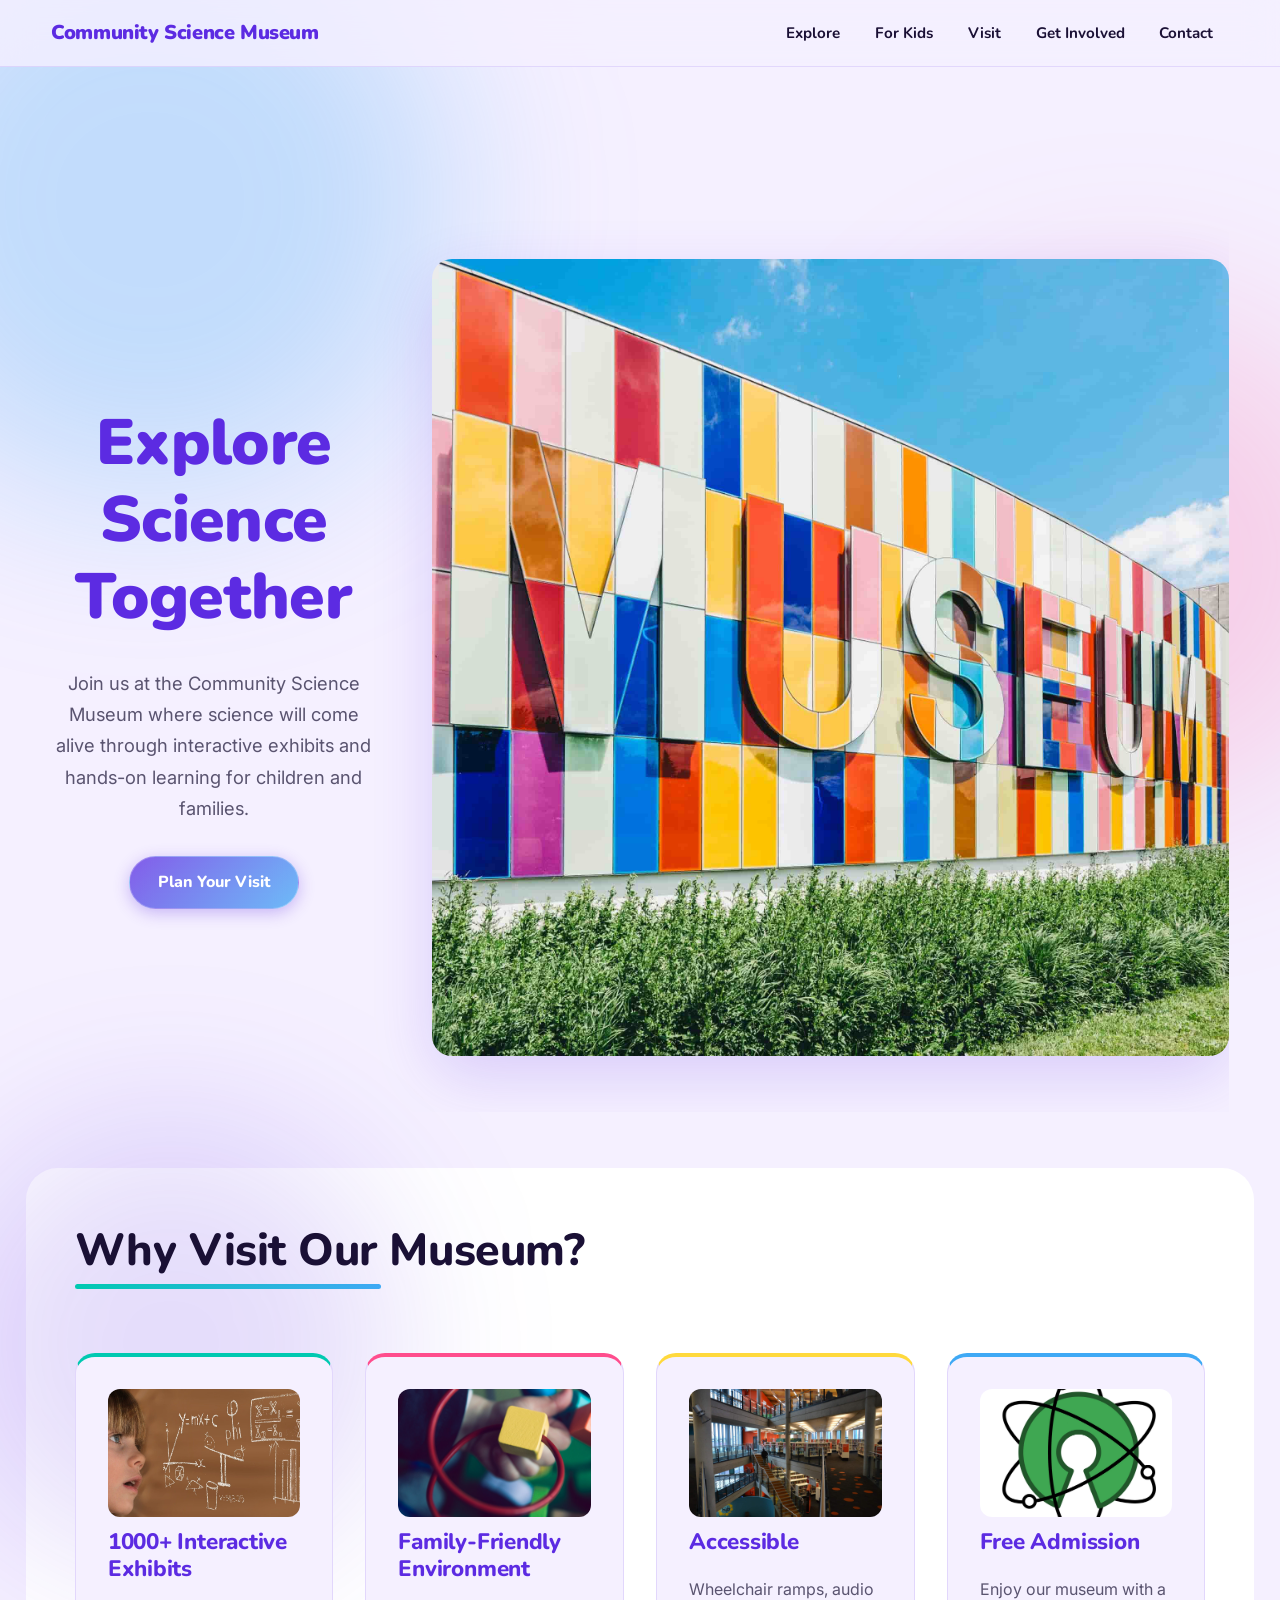
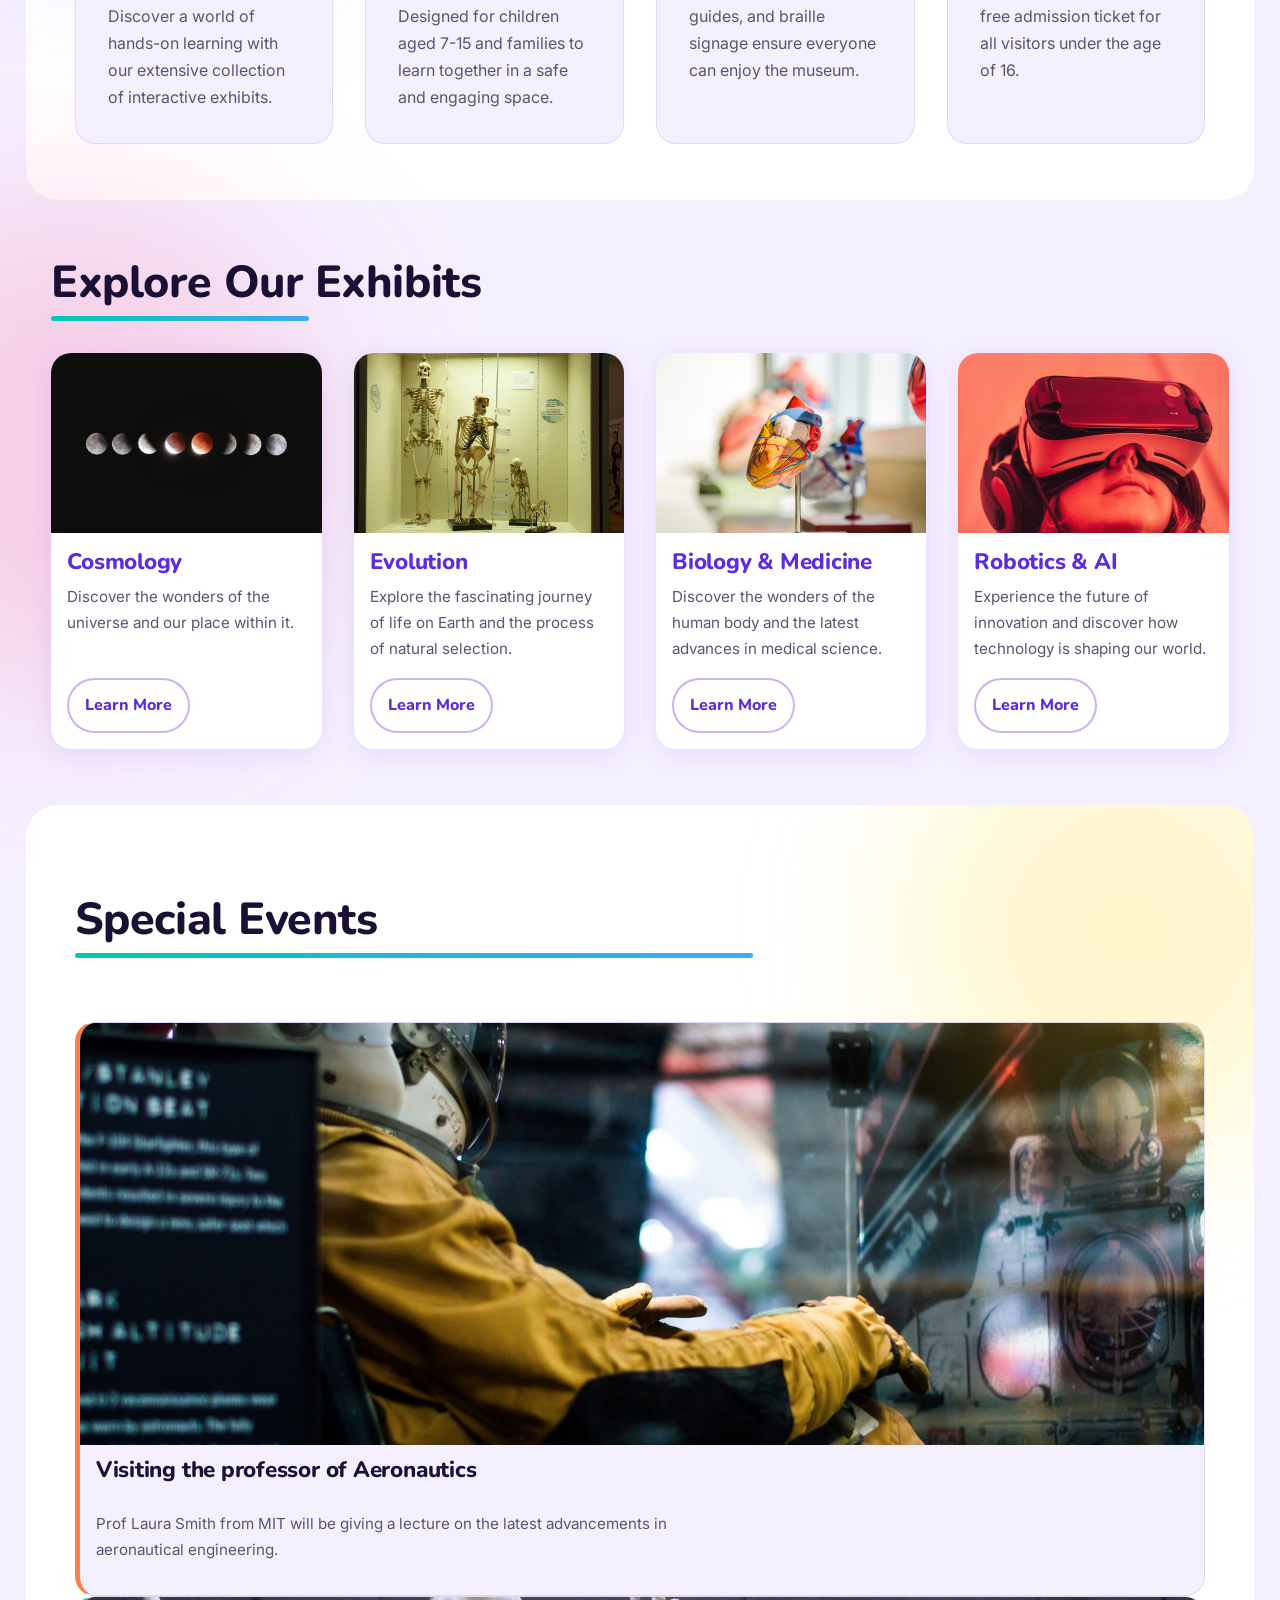
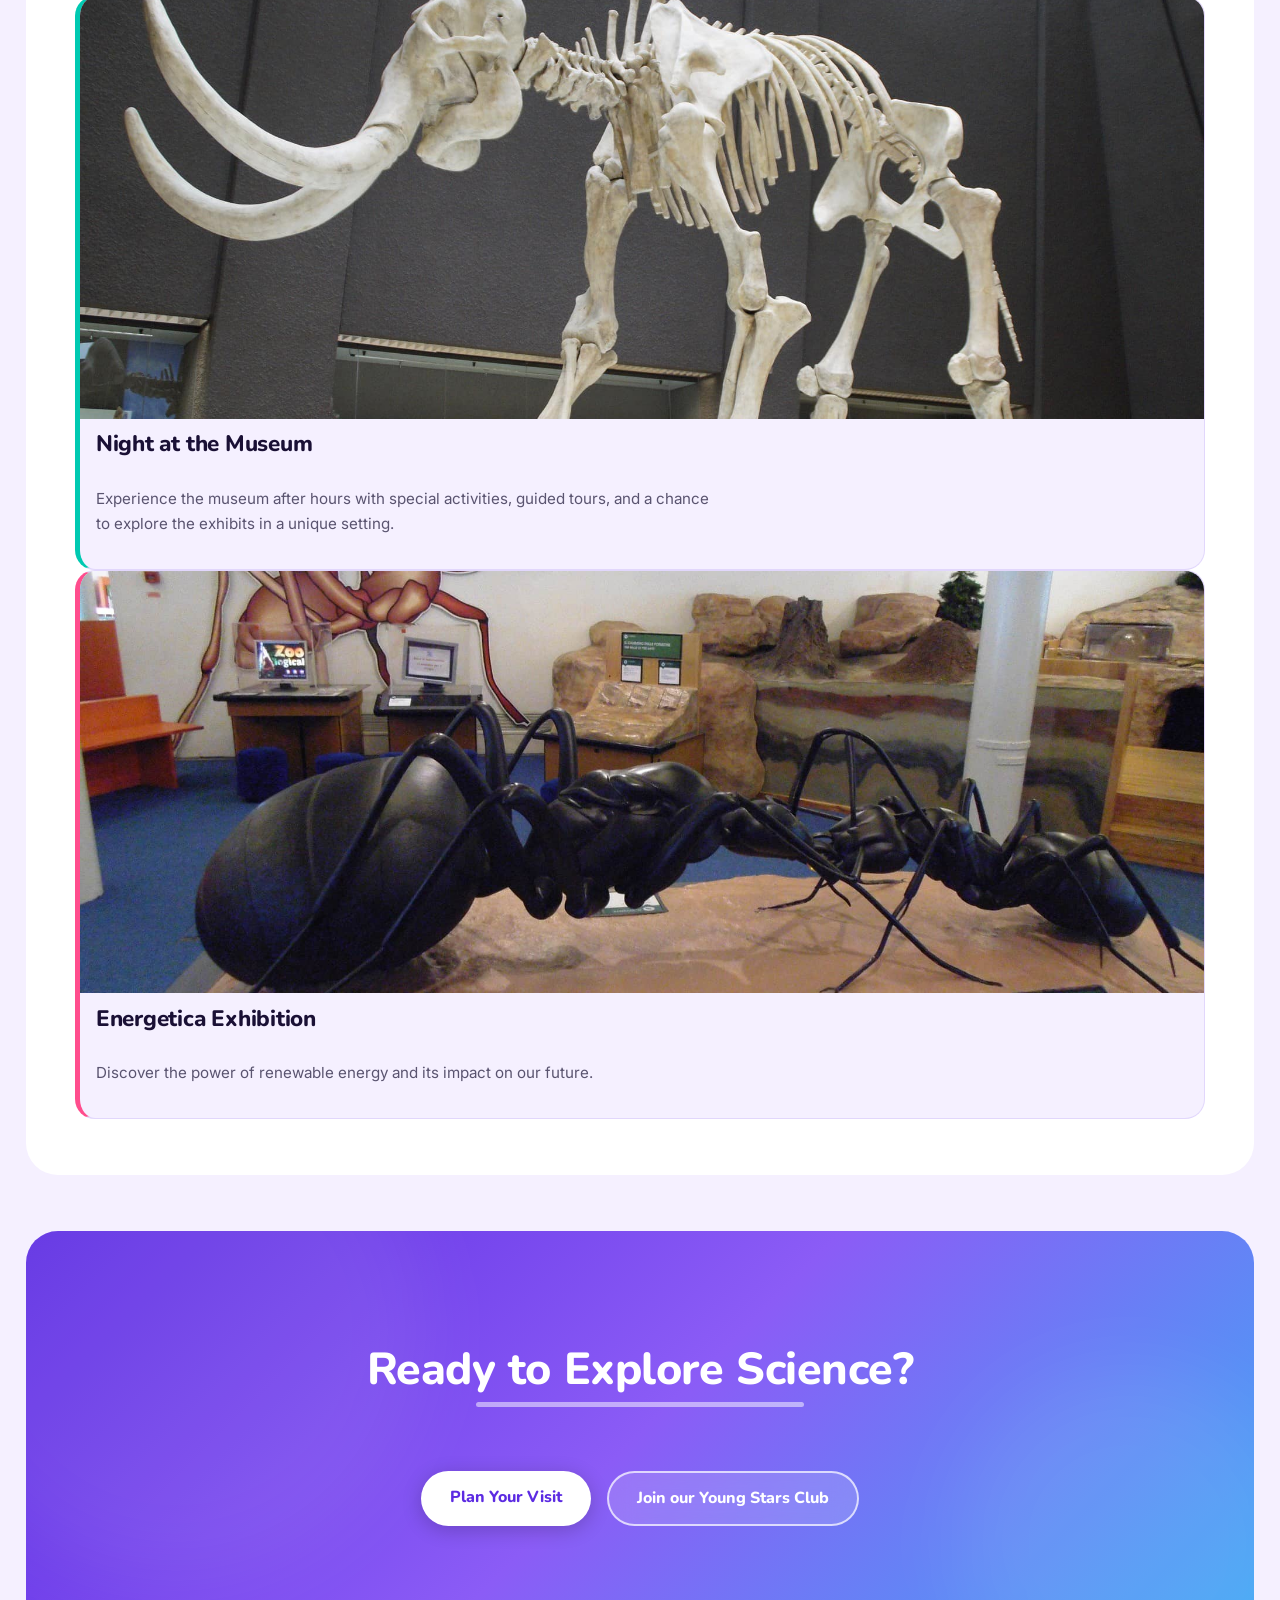
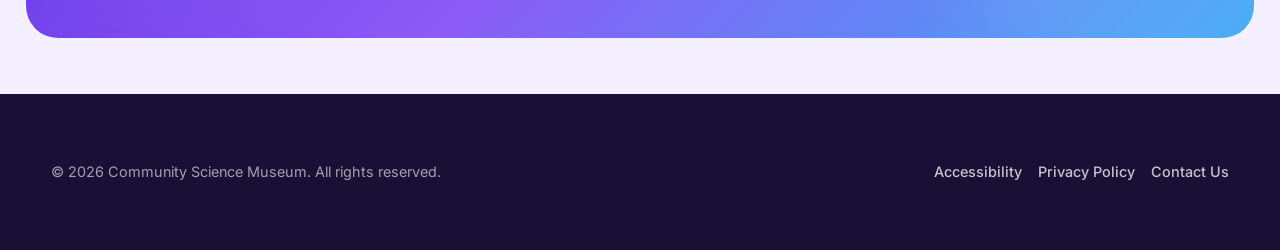
==== commit e04cd983: "Fix all CSS issues based on WAVE" ====
--- a/index.html
+++ b/index.html
@@ -9,12 +9,14 @@
     <link rel="icon" type="image/png" href="images/favicon-32x32.png">
 </head>
 <body>
+
+    <a href="#main" class="skip-link">Skip to main content</a>
+
     <header>
         <div class="container header">
             <a href="index.html" class="logo">Community Science Museum</a>
             <nav>
                 <ul class="nav-list">
-                    <li><a href="index.html" class="active">Home</a></li>
                     <li><a href="explore-exhibitions-page.html">Explore</a></li>
                     <li><a href="for-kids-page.html">For Kids</a></li>
                     <li><a href="visit-page.html">Visit</a></li>
@@ -32,7 +34,7 @@
         </div>
     </header>
 
-    <main>
+    <main id="main">
 
         <section class="hero">
             <div class="container hero">
@@ -169,8 +171,5 @@
             </nav>
         </div>
     </footer>
-
-    <a href="#main" class="skip-link">Skip to main content</a>
-
 </body>
 </html>
--- a/stylesheet/stylesheet.css
+++ b/stylesheet/stylesheet.css
@@ -543,6 +543,7 @@
     filter: blur(40px);
     top: -150px;
     left: -100px;
+    z-index: 0;
 }
 
 .cta-banner::after {
@@ -555,6 +556,7 @@
     filter: blur(40px);
     bottom: -80px;
     right: -50px;
+    z-index: 0;
 }
 
 .cta-banner .container {
@@ -563,6 +565,8 @@
     align-items: center;
     gap: var(--space-md);
     padding-block: var(--space-lg);
+    position: relative;
+    z-index: 1;
 }
 
 .cta-banner p {
@@ -972,7 +976,7 @@
     isolation: isolate;
 }
 
-.hero video {
+.hero-video {
     position: absolute;
     inset: 0;
     width: 100%;
@@ -1464,6 +1468,23 @@
         padding-block: 0.75rem;
     }
 
+    .container-footer {
+        flex-direction: column;
+        align-items: flex-start;
+        gap: var(--space-sm);
+        padding-block: var(--space-md);
+    }
+
+    .footer-nav {
+        flex-direction: column;
+        gap: 0.5rem;
+    }
+
+    .footer-nav a {
+        font-size: 1rem;
+        padding: 0.25rem 0;
+    }
+
 }
 
 
